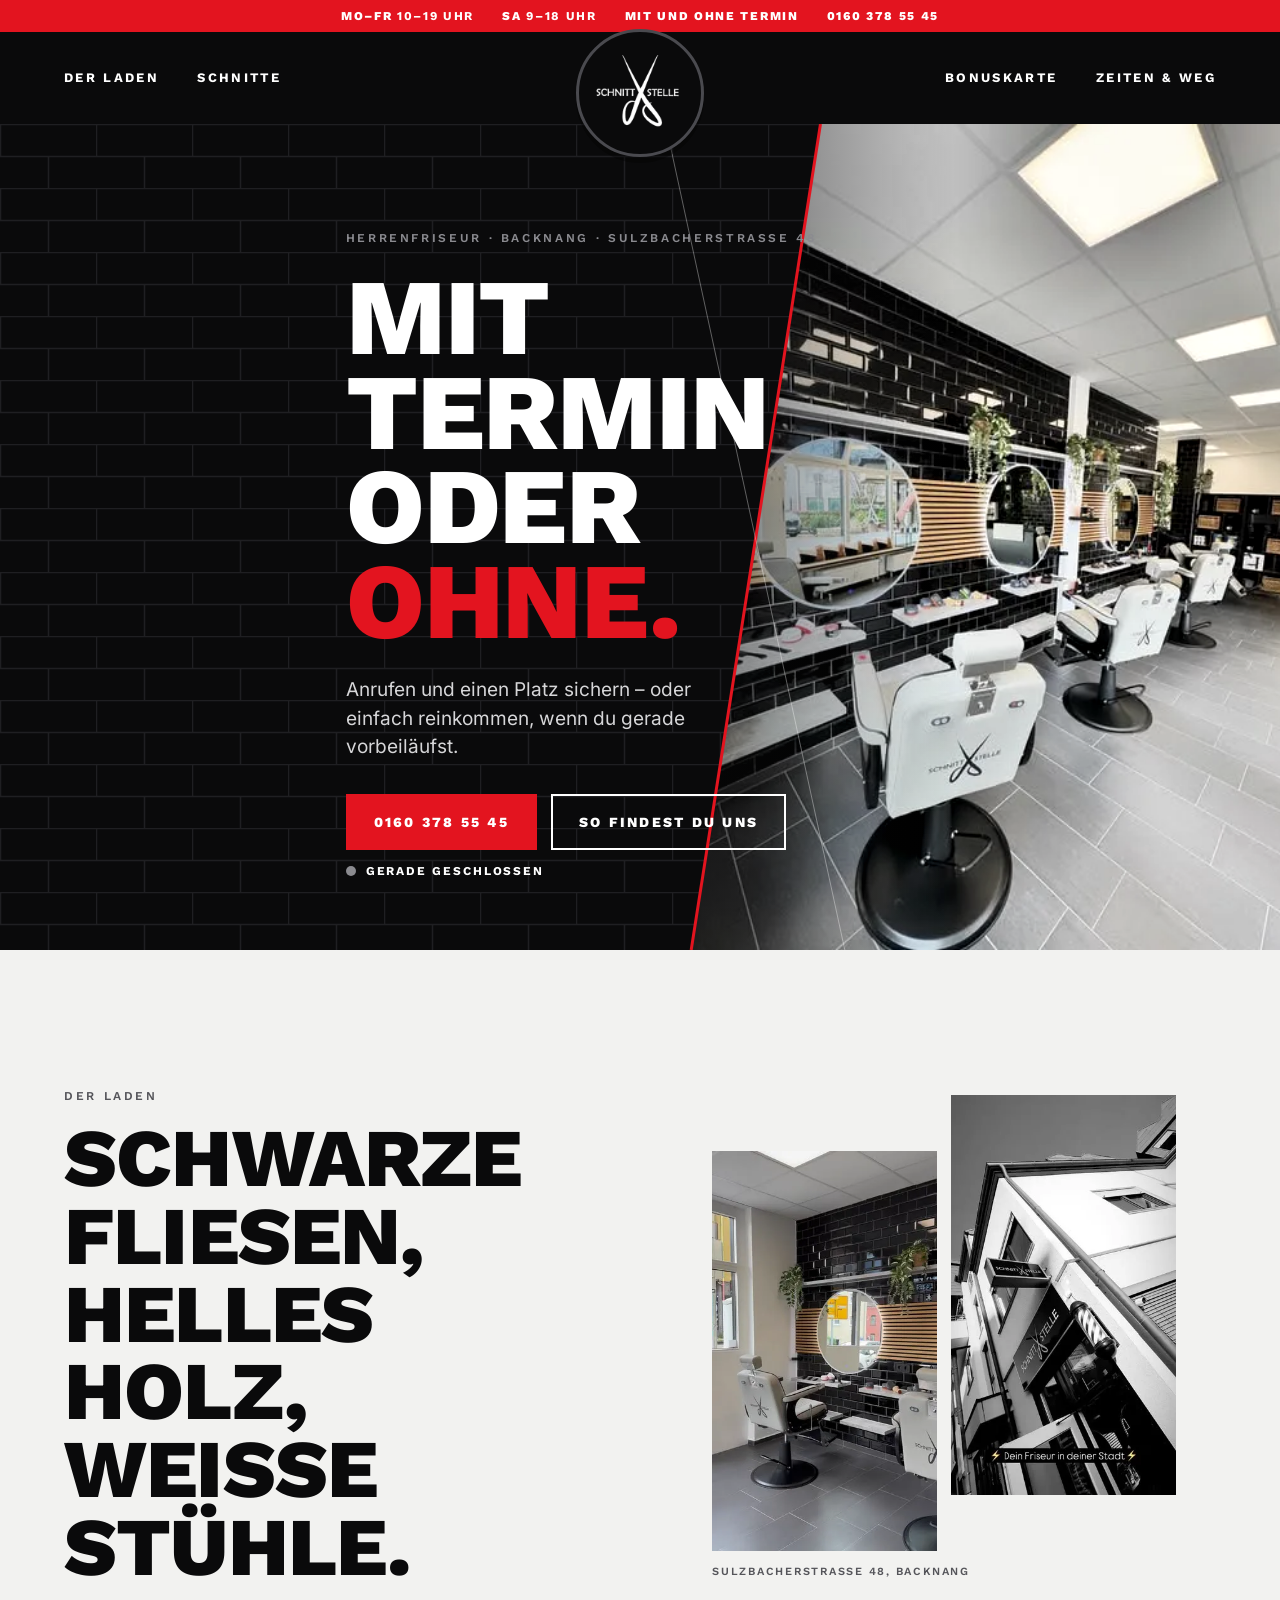
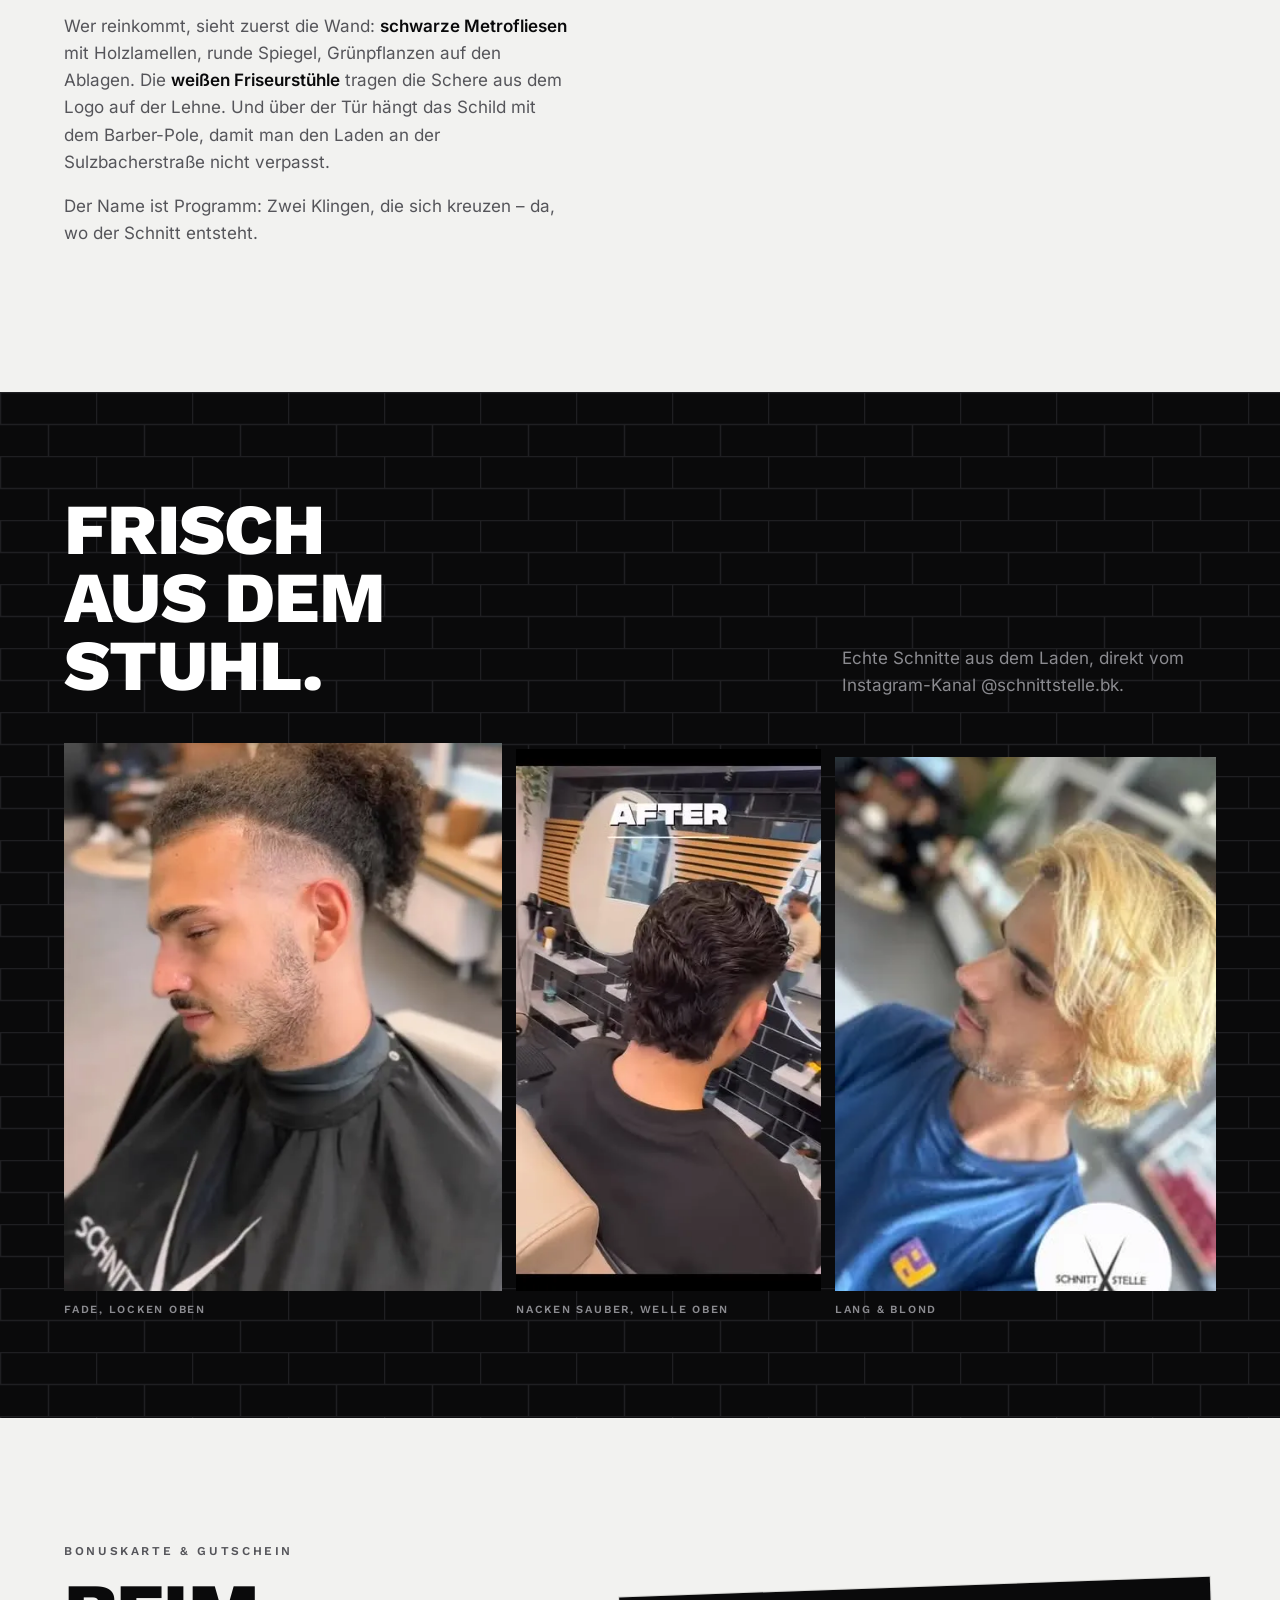
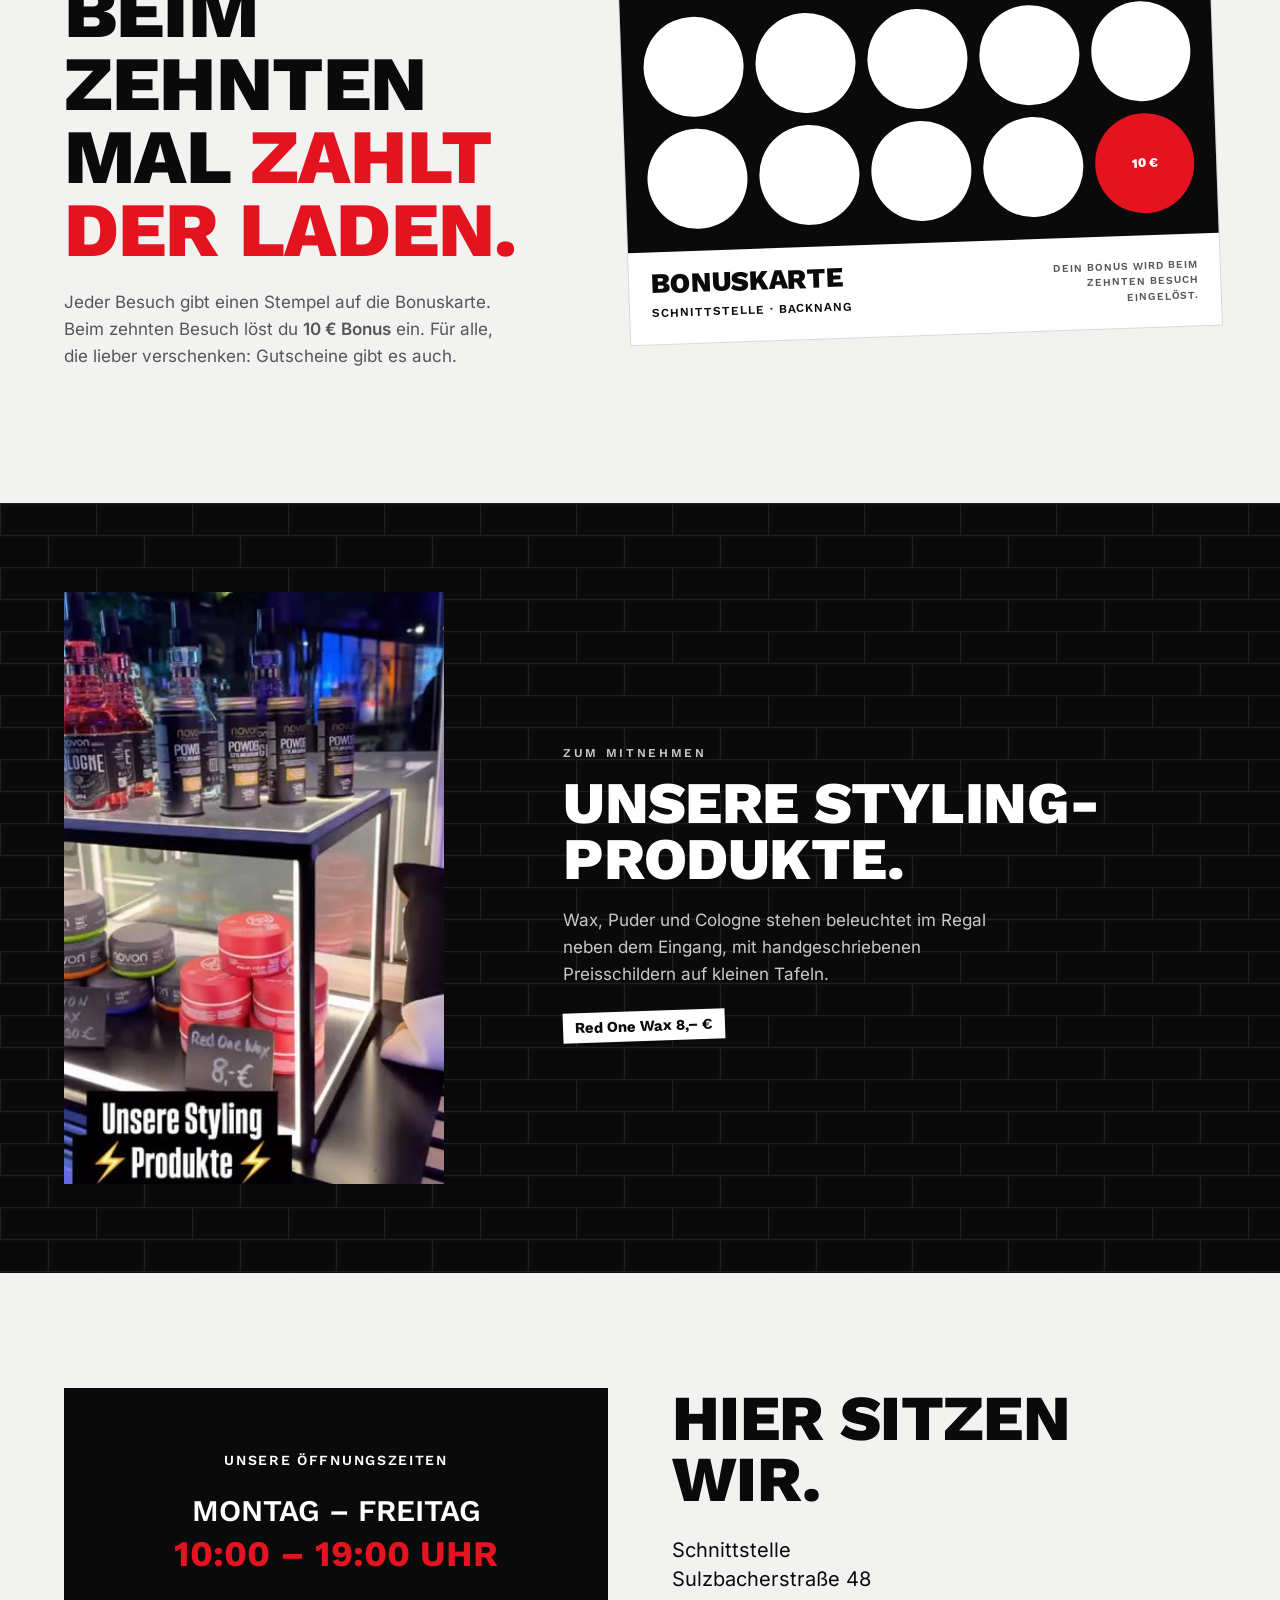
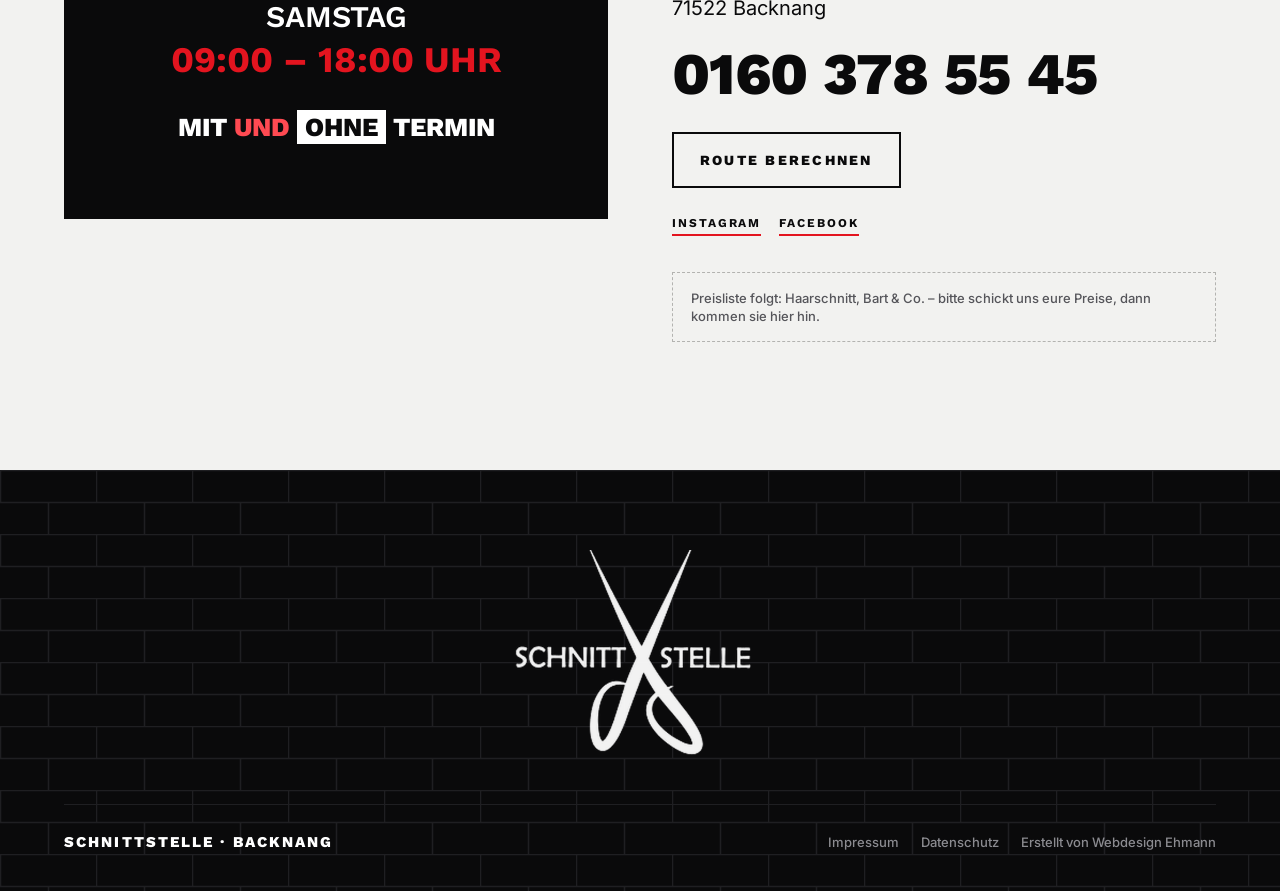
==== index.html @ 92da4c7e "Echtes Logo, statische Bonuskarte, Nach-oben-Button Co-Authored-By: Claude Sonnet 5.5 <noreply@anthr" ====
<!DOCTYPE html>
<html lang="de">
<head>
<meta charset="UTF-8">
<meta name="viewport" content="width=device-width, initial-scale=1.0">
<title>Herrenfriseur Backnang | Schnittstelle – Sulzbacherstraße 48</title>
<meta name="description" content="Herrenfriseur Schnittstelle in Backnang, Sulzbacherstraße 48. Mit und ohne Termin: Mo–Fr 10–19 Uhr, Sa 9–18 Uhr. Jetzt anrufen: 0160 378 55 45.">
<meta name="theme-color" content="#0a0a0b">
<link rel="icon" href="favicon.png" type="image/png" sizes="64x64">
<link rel="apple-touch-icon" href="apple-touch-icon.png">
<link rel="preload" href="assets/fonts/work-sans-variable.woff2" as="font" type="font/woff2" crossorigin>
<link rel="preload" href="assets/img/salon-weit.webp" as="image" fetchpriority="high">
<link rel="stylesheet" href="css/fonts.css">
<link rel="stylesheet" href="css/style.css">
</head>
<body>
<a class="skip" href="#main">Zum Inhalt springen</a>

<div class="ticker" role="note">
  <div class="wrap">
    <span><b>Mo–Fr</b> 10–19 Uhr</span>
    <span><b>Sa</b> 9–18 Uhr</span>
    <span class="opt"><b>Mit und ohne Termin</b></span>
    <a href="tel:+491603785545"><b>0160 378 55 45</b></a>
  </div>
</div>

<header class="site-header">
  <div class="wrap">
    <nav class="nav" aria-label="Hauptnavigation">
      <a href="#salon">Der Laden</a>
      <a href="#schnitte">Schnitte</a>
    </nav>
    <a class="badge" href="#top" aria-label="Schnittstelle Backnang – Seitenanfang"><img src="assets/img/logo-white.png" width="262" height="204" alt="Schnittstelle Logo"></a>
    <nav class="nav r" aria-label="Weitere Navigation">
      <a href="#bonus">Bonuskarte</a>
      <a href="#besuch">Zeiten &amp; Weg</a>
    </nav>
    <button class="burger" type="button" aria-expanded="false" aria-controls="mnav">Menü</button>
  </div>
  <nav class="mnav" id="mnav" aria-label="Mobile Navigation">
    <a href="#salon">Der Laden</a>
    <a href="#schnitte">Schnitte</a>
    <a href="#bonus">Bonuskarte</a>
    <a href="#besuch">Zeiten &amp; Weg</a>
  </nav>
</header>

<main id="main">
  <span id="top"></span>

  <!-- HERO -->
  <section class="hero tiles">
    <div class="photo">
      <img src="assets/img/salon-weit.webp" width="512" height="640" alt="Salon Schnittstelle: weiße Friseurstühle vor schwarzen Metrofliesen und runden Spiegeln" fetchpriority="high">
    </div>
    <svg class="blades" viewBox="0 0 100 100" preserveAspectRatio="none" aria-hidden="true">
      <line x1="64.1" y1="0" x2="54" y2="100" stroke="#e3141f" stroke-width="3" vector-effect="non-scaling-stroke"/>
      <line x1="52" y1="0" x2="66" y2="100" stroke="#fff" stroke-opacity=".35" stroke-width="1" vector-effect="non-scaling-stroke"/>
    </svg>
    <div class="wrap copy">
      <p class="kicker">Herrenfriseur · Backnang · Sulzbacherstraße 48</p>
      <h1>Mit Termin oder <span class="o">ohne.</span></h1>
      <p class="lede">Anrufen und einen Platz sichern – oder einfach reinkommen, wenn du gerade vorbeiläufst.</p>
      <div class="cta">
        <a class="btn fill" href="tel:+491603785545">0160 378 55 45</a>
        <a class="btn line" href="#besuch">So findest du uns</a>
        <span class="status" id="status" aria-live="polite"><i></i><span>Zeiten ansehen</span></span>
      </div>
    </div>
  </section>

  <!-- DER LADEN -->
  <section class="salon" id="salon">
    <div class="wrap grid">
      <div>
        <p class="kicker">Der Laden</p>
        <h2>Schwarze Fliesen, helles Holz, weiße Stühle.</h2>
        <p>Wer reinkommt, sieht zuerst die Wand: <strong>schwarze Metrofliesen</strong> mit Holzlamellen, runde Spiegel, Grünpflanzen auf den Ablagen. Die <strong>weißen Friseurstühle</strong> tragen die Schere aus dem Logo auf der Lehne. Und über der Tür hängt das Schild mit dem Barber-Pole, damit man den Laden an der Sulzbacherstraße nicht verpasst.</p>
        <p>Der Name ist Programm: Zwei Klingen, die sich kreuzen – da, wo der Schnitt entsteht.</p>
      </div>
      <figure class="collage">
        <img class="a" src="assets/img/salon-spiegel.webp" width="360" height="640" alt="Friseurstuhl und runder Spiegel vor schwarzer Fliesenwand mit Holzlamellen" loading="lazy">
        <img class="b" src="assets/img/aussen-schild.webp" width="360" height="640" alt="Schwarz-Weiß-Foto der Hausfassade mit Schnittstelle-Schild und Barber-Pole" loading="lazy">
        <figcaption>Sulzbacherstraße 48, Backnang</figcaption>
      </figure>
    </div>
  </section>

  <!-- SCHNITTE -->
  <section class="cuts tiles" id="schnitte">
    <div class="wrap">
      <div class="head">
        <h2>Frisch<br>aus dem<br>Stuhl.</h2>
        <p>Echte Schnitte aus dem Laden, direkt vom Instagram-Kanal @schnittstelle.bk.</p>
      </div>
      <div class="strip">
        <figure class="s1"><img src="assets/img/schnitt-fade.webp" width="512" height="640" alt="Herrenhaarschnitt mit Fade an den Seiten und Locken oben, Seitenansicht" loading="lazy"><figcaption>Fade, Locken oben</figcaption></figure>
        <figure class="s2"><img src="assets/img/schnitt-welle.webp" width="361" height="640" alt="Nacken- und Hinteransicht eines frischen Haarschnitts mit welligem Deckhaar im Salon" loading="lazy"><figcaption>Nacken sauber, Welle oben</figcaption></figure>
        <figure class="s3"><img src="assets/img/schnitt-blond.webp" width="320" height="568" alt="Mann mit langem, blond gefärbtem Haar im Salon, Seitenansicht" loading="lazy"><figcaption>Lang &amp; blond</figcaption></figure>
      </div>
    </div>
  </section>

  <!-- BONUSKARTE -->
  <section class="bonus" id="bonus">
    <div class="wrap grid">
      <div>
        <p class="kicker">Bonuskarte &amp; Gutschein</p>
        <h2>Beim zehnten Mal <span class="red">zahlt der Laden.</span></h2>
        <p>Jeder Besuch gibt einen Stempel auf die Bonuskarte. Beim zehnten Besuch löst du <strong>10&nbsp;€ Bonus</strong> ein. Für alle, die lieber verschenken: Gutscheine gibt es auch.</p>
              </div>
      <div class="card" role="group" aria-label="Bonuskarte mit zehn Stempelfeldern">
        <div class="band" aria-hidden="true"><span></span><span></span><span></span><span></span><span></span><span></span><span></span><span></span><span></span><span class="last">10 €</span></div>
        <div class="meta">
          <div><b>Bonuskarte</b>Schnittstelle · Backnang</div>
          <small>Dein Bonus wird beim zehnten Besuch eingelöst.</small>
        </div>
      </div>
    </div>
  </section>

  <!-- PRODUKTE -->
  <section class="shop tiles">
    <div class="wrap grid">
      <img src="assets/img/produkte.webp" width="360" height="640" alt="Regal mit Styling-Produkten: Pomade, Haarpuder und Wax-Dosen, beleuchtet" loading="lazy">
      <div>
        <p class="kicker">Zum Mitnehmen</p>
        <h2>Unsere Styling-Produkte.</h2>
        <p>Wax, Puder und Cologne stehen beleuchtet im Regal neben dem Eingang, mit handgeschriebenen Preisschildern auf kleinen Tafeln.</p>
        <span class="tag">Red One Wax 8,– €</span>
      </div>
    </div>
  </section>

  <!-- ZEITEN & WEG -->
  <section class="visit" id="besuch">
    <div class="wrap grid">
      <div class="sign">
        <p class="kicker">Unsere Öffnungszeiten</p>
        <dl>
          <dt>Montag – Freitag</dt><dd>10:00 – 19:00 Uhr</dd>
          <dt>Samstag</dt><dd>09:00 – 18:00 Uhr</dd>
        </dl>
        <p class="or">Mit <em>und</em> <span>ohne</span> Termin</p>
      </div>
      <div class="where">
        <h2>Hier sitzen wir.</h2>
        <address>Schnittstelle<br>Sulzbacherstraße 48<br>71522 Backnang</address>
        <a class="tel" href="tel:+491603785545">0160 378 55 45</a>
        <a class="btn dark" href="https://www.google.com/maps/search/?api=1&amp;query=Sulzbacherstra%C3%9Fe+48+71522+Backnang" target="_blank" rel="noopener">Route berechnen</a>
        <div class="links">
          <a href="https://www.instagram.com/schnittstelle.bk/" target="_blank" rel="noopener">Instagram</a>
          <a href="https://www.facebook.com/Schnittstelle.bk" target="_blank" rel="noopener">Facebook</a>
        </div>
        <p class="note light">Preisliste folgt: Haarschnitt, Bart &amp; Co. – bitte schickt uns eure Preise, dann kommen sie hier hin.</p>
      </div>
    </div>
  </section>
</main>

<footer class="foot tiles">
  <div class="wrap">
    <img class="foot-logo" src="assets/img/logo-white.png" width="262" height="204" alt="" loading="lazy">
    <div class="row">
      <b>Schnittstelle · Backnang</b>
      <nav aria-label="Rechtliches">
        <a href="impressum.html">Impressum</a>
        <a href="datenschutz.html">Datenschutz</a>
        <a href="https://www.webdesign-ehmann.de" target="_blank" rel="noopener">Erstellt von Webdesign Ehmann</a>
      </nav>
    </div>
  </div>
</footer>

<button class="totop" id="totop" type="button" aria-label="Nach oben"><svg viewBox="0 0 24 24" aria-hidden="true"><path d="M12 20V5M5 11.500 12 4.500l7 7" fill="none" stroke="currentColor" stroke-width="3" stroke-linecap="square"/></svg></button>

<a class="callbar" href="tel:+491603785545"><b>Anrufen</b> 0160 378 55 45</a>

<script src="js/main.js"></script>
</body>
</html>
---- css/fonts.css ----
/* Selbst gehostet (DSGVO) – keine Google-Fonts-CDN */
@font-face {
  font-family: 'Work Sans';
  font-style: normal;
  font-weight: 300 800;
  font-display: swap;
  src: url('../assets/fonts/work-sans-variable.woff2') format('woff2-variations');
}
@font-face {
  font-family: 'Inter';
  font-style: normal;
  font-weight: 400 600;
  font-display: swap;
  src: url('../assets/fonts/inter-v20-latin-400-600.woff2') format('woff2');
}
---- css/style.css ----
/* =========================================================
   Schnittstelle Backnang – Design-Vorschau
   Token-Begründung (aus dem Betrieb, nicht aus der Bibliothek):
   --ink    : das Schwarz der Metrofliesen im Salon + des Logos
   --paper  : Weiß der Friseurstühle/Visitenkarte (neutral, KEIN Creme)
   --red    : das Rot, das der Betrieb selbst nutzt ("OHNE", Bonus-Punkt, Zeiten-Story)
   Radius   : 0 – Fliesen, Schilder, Karten sind eckig. Einzige Rundung = Kreise
              (Logo-Badge, Stempelkreise der Bonuskarte).
   ========================================================= */
:root {
  --ink: #0a0a0b;
  --ink-2: #151517;
  --joint: #1f1f22;
  --paper: #f2f2f0;
  --white: #fff;
  --red: #e3141f;
  --mute: #8b8b90;
  --mute-dark: #55555a;
  --ff-d: 'Work Sans', system-ui, sans-serif;
  --ff-t: 'Inter', system-ui, sans-serif;
  --gutter: clamp(20px, 5vw, 72px);
  /* Fliesenfuge: Metrofliese im Halbverband – wie die Wand im Laden */
  --tiles: url("data:image/svg+xml,%3Csvg xmlns='http://www.w3.org/2000/svg' width='96' height='64'%3E%3Cpath d='M0 .5H96M0 32.5H96M.5 0V32M48.5 32V64' stroke='%231f1f22' stroke-width='1.5' fill='none'/%3E%3C/svg%3E");
}
*, *::before, *::after { box-sizing: border-box; }
html { scroll-behavior: smooth; }
body {
  margin: 0; background: var(--paper); color: var(--ink);
  font: 400 17px/1.6 var(--ff-t); -webkit-font-smoothing: antialiased;
}
img { display: block; max-width: 100%; height: auto; }
a { color: inherit; }
h1, h2, h3 { font-family: var(--ff-d); margin: 0; text-transform: uppercase; letter-spacing: -.01em; line-height: .95; font-weight: 800; }
.wrap { padding-inline: var(--gutter); max-width: 1400px; margin-inline: auto; }
.kicker { font: 600 12px/1 var(--ff-d); letter-spacing: .22em; text-transform: uppercase; }
.red { color: var(--red); }
.tiles { background-color: var(--ink); background-image: var(--tiles); color: var(--white); }

/* ---------- Ticker (Öffnungszeiten immer sichtbar, wie auf dem Schild) ---------- */
.ticker { background: var(--red); color: #fff; font: 700 12px/1 var(--ff-d); letter-spacing: .14em; text-transform: uppercase; }
.ticker .wrap { display: flex; gap: 28px; justify-content: center; padding-block: 10px; flex-wrap: wrap; }
.ticker b { font-weight: 800; }
.ticker a { text-decoration: none; }
@media (max-width: 700px) { .ticker .wrap { gap: 6px 18px; font-size: 11px; } .ticker .opt { display: none; } }

/* ---------- Header: Logo mittig, Nav links/rechts – Schild hängt wie am Haus ---------- */
.site-header { background: var(--ink); color: var(--white); position: relative; z-index: 20; }
.site-header .wrap { display: grid; grid-template-columns: 1fr auto 1fr; align-items: center; min-height: 92px; }
.nav { display: flex; gap: clamp(18px, 3vw, 44px); }
.nav.r { justify-content: flex-end; }
.nav a { font: 700 13px/1 var(--ff-d); letter-spacing: .18em; text-transform: uppercase; text-decoration: none; padding: 10px 0; border-bottom: 2px solid transparent; }
.nav a:hover, .nav a[aria-current] { border-bottom-color: var(--red); }
.badge { display: grid; place-items: center; width: 128px; height: 128px; margin-block: -6px -36px; position: relative; z-index: 2; border-radius: 50%; background: var(--ink); border: 3px solid #4a4a4f; box-shadow: 0 6px 0 rgba(0,0,0,.35); }
.badge img { width: 80%; height: auto; }
.burger { display: none; }
@media (max-width: 960px) {
  .site-header .wrap { grid-template-columns: 1fr auto 1fr; }
  .nav { display: none; }
  .burger { display: inline-flex; justify-self: end; grid-column: 3; background: none; border: 1.5px solid #fff; color: #fff; font: 700 12px var(--ff-d); letter-spacing: .16em; text-transform: uppercase; padding: 10px 14px; cursor: pointer; }
  .badge { grid-column: 2; width: 104px; height: 104px; margin-bottom: -28px; }
  .mnav { display: none; background: var(--ink); border-top: 1px solid var(--joint); }
  .mnav.open { display: block; }
  .mnav a { display: block; padding: 18px var(--gutter); font: 800 22px var(--ff-d); text-transform: uppercase; text-decoration: none; border-bottom: 1px solid var(--joint); }
}
@media (min-width: 961px) { .mnav { display: none !important; } }

/* ---------- Hero: diagonaler Schnitt = die gekreuzten Klingen ---------- */
.hero { position: relative; overflow: hidden; min-height: min(86vh, 780px); display: grid; align-items: end; isolation: isolate; }
.hero .copy > * { max-width: min(46vw, 640px); }
.hero .photo { position: absolute; inset: 0 0 0 auto; width: 46%; z-index: -1; clip-path: polygon(22% 0, 100% 0, 100% 100%, 0 100%); }
.hero .photo img { width: 100%; height: 100%; object-fit: cover; object-position: 50% 40%; filter: grayscale(.25) contrast(1.05); }
.hero .photo::after { content: ''; position: absolute; inset: 0; background: linear-gradient(90deg, rgba(10,10,11,.55), transparent 45%); }
.hero .blades { position: absolute; inset: 0; width: 100%; height: 100%; z-index: 0; pointer-events: none; }
.hero .copy { position: relative; z-index: 1; padding-block: 96px 72px; }
.hero h1 { font-size: clamp(56px, 8.4vw, 136px); max-width: 9ch; line-height: .88; }
.hero h1 .o { color: var(--red); }
.hero .lede { max-width: 30ch; font-size: 19px; line-height: 1.5; margin: 28px 0 32px; color: #d6d6d8; }
.hero .kicker { margin-bottom: 26px; color: var(--mute); }
.cta { display: flex; flex-wrap: wrap; gap: 14px; align-items: center; }
.btn { display: inline-block; font: 800 14px/1 var(--ff-d); letter-spacing: .16em; text-transform: uppercase; text-decoration: none; padding: 19px 26px; border: 2px solid var(--white); }
.btn.fill { background: var(--red); border-color: var(--red); color: #fff; }
.btn.fill:hover { background: #fff; color: var(--ink); border-color: #fff; }
.btn.line:hover { background: #fff; color: var(--ink); }
.btn.dark { border-color: var(--ink); color: var(--ink); }
.btn.dark:hover { background: var(--ink); color: #fff; }
.status { display: inline-flex; align-items: center; gap: 10px; font: 700 12px var(--ff-d); letter-spacing: .16em; text-transform: uppercase; }
.status i { width: 10px; height: 10px; border-radius: 50%; background: var(--mute); }
.status.on i { background: #2ec27e; box-shadow: 0 0 0 4px rgba(46,194,126,.25); }
@media (max-width: 800px) {
  .hero { min-height: 0; }
  .hero .photo { position: relative; width: 100%; height: 300px; inset: auto; clip-path: polygon(0 0, 100% 0, 100% 100%, 0 82%); order: -1; z-index: 0; }
  .hero .photo::after { background: linear-gradient(0deg, rgba(10,10,11,.5), transparent 50%); }
  .hero { display: flex; flex-direction: column; }
  .hero .blades { display: none; }
  .hero .copy { padding-block: 24px 56px; }
  .hero .copy > * { max-width: none; }
  .hero .lede { max-width: 30ch; }
  .hero h1 { font-size: clamp(54px, 17vw, 96px); }
}

/* ---------- Salon ---------- */
.salon { padding-block: clamp(72px, 10vw, 140px); }
.salon .grid { display: grid; grid-template-columns: 1fr 1fr; gap: clamp(28px, 5vw, 80px); align-items: start; }
.salon h2 { font-size: clamp(40px, 6.4vw, 96px); margin: 18px 0 26px; }
.salon p { max-width: 46ch; color: var(--mute-dark); }
.salon p strong { color: var(--ink); font-weight: 600; }
.collage { position: relative; display: grid; grid-template-columns: 1fr 1fr; gap: 14px; }
.collage img { width: 100%; object-fit: cover; }
.collage .a { aspect-ratio: 9/16; margin-top: 56px; }
.collage .b { aspect-ratio: 9/16; }
.collage figcaption { grid-column: 1 / -1; font: 600 11px var(--ff-d); letter-spacing: .16em; text-transform: uppercase; color: var(--mute-dark); }
@media (max-width: 860px) { .salon .grid { grid-template-columns: 1fr; } .collage .a { margin-top: 28px; } }

/* ---------- Schnitte (Arbeiten) – ungleiche Ausschnitte, kein Karten-Grid ---------- */
.cuts { padding-block: clamp(64px, 8vw, 112px); overflow: hidden; }
.cuts .head { display: flex; justify-content: space-between; align-items: end; gap: 24px; flex-wrap: wrap; margin-bottom: 44px; }
.cuts h2 { font-size: clamp(38px, 5.6vw, 84px); }
.cuts .head p { max-width: 34ch; color: var(--mute); margin: 0; }
.strip { display: grid; grid-template-columns: 1.15fr .8fr 1fr; gap: 14px; align-items: end; }
.strip figure { margin: 0; }
.strip img { width: 100%; object-fit: cover; }
.strip .s1 img { aspect-ratio: 4/5; object-position: 50% 30%; }
.strip .s2 img { aspect-ratio: 9/16; object-position: 50% 20%; }
.strip .s3 img { aspect-ratio: 5/7; object-position: 55% 20%; margin-bottom: 0; }
.strip figcaption { font: 600 11px var(--ff-d); letter-spacing: .16em; text-transform: uppercase; color: var(--mute); padding-top: 12px; }
.note { font: 500 13px/1.4 var(--ff-t); color: var(--mute); border: 1.5px dashed #4a4a4f; padding: 16px 18px; margin-top: 36px; max-width: 70ch; }
.note.light { color: var(--mute-dark); border-color: #b3b3b0; }
@media (max-width: 760px) { .strip { grid-template-columns: 1fr 1fr; } .strip .s1 { grid-column: 1 / -1; } }

/* ---------- Bonuskarte (aus der echten Visitenkarte) ---------- */
.bonus { padding-block: clamp(72px, 9vw, 130px); }
.bonus .grid { display: grid; grid-template-columns: .9fr 1.1fr; gap: clamp(28px, 6vw, 96px); align-items: center; }
.bonus h2 { font-size: clamp(40px, 6vw, 88px); margin: 18px 0 22px; }
.bonus p { max-width: 40ch; color: var(--mute-dark); }
.card { background: var(--white); box-shadow: 0 0 0 1px #d9d9d6; transform: rotate(-2deg); }
.card .band { background: var(--ink); padding: 22px; display: grid; grid-template-columns: repeat(5, 1fr); gap: 12px 12px; }
.card .band span { aspect-ratio: 1; border-radius: 50%; background: var(--white); display: grid; place-items: center; font: 800 13px var(--ff-d); color: var(--ink); }
.card .band .last { background: var(--red); color: #fff; }
.card .meta { display: flex; justify-content: space-between; align-items: end; gap: 16px; padding: 18px 22px 22px; font: 600 12px/1.5 var(--ff-d); letter-spacing: .08em; text-transform: uppercase; }
.card .meta b { font-size: 28px; letter-spacing: -.01em; display: block; font-weight: 800; line-height: 1; margin-bottom: 6px; }
.card .meta small { font-size: 10.5px; color: var(--mute-dark); max-width: 26ch; text-align: right; }
.bonus .hint { font: 600 11px var(--ff-d); letter-spacing: .16em; text-transform: uppercase; color: var(--mute-dark); margin-top: 22px; }
@media (max-width: 860px) { .bonus .grid { grid-template-columns: 1fr; } }

/* ---------- Produkte ---------- */
.shop { padding-block: clamp(56px, 7vw, 96px); }
.shop .grid { display: grid; grid-template-columns: .8fr 1.2fr; gap: clamp(24px, 5vw, 80px); align-items: center; }
.shop img { aspect-ratio: 9/14; object-fit: cover; width: 100%; max-width: 380px; }
.shop h2 { font-size: clamp(34px, 4.6vw, 68px); margin: 16px 0 20px; }
.shop p { max-width: 42ch; color: #c9c9cc; }
.tag { display: inline-block; background: #fff; color: var(--ink); font: 700 15px var(--ff-d); padding: 6px 12px; transform: rotate(-2deg); margin-top: 6px; }
@media (max-width: 760px) { .shop .grid { grid-template-columns: 1fr; } }

/* ---------- Zeiten & Kontakt: das schwarze Schild ---------- */
.visit { padding-block: clamp(72px, 9vw, 130px); }
.visit .grid { display: grid; grid-template-columns: 1fr 1fr; gap: clamp(24px, 5vw, 72px); align-items: start; }
.sign { background: var(--ink); color: #fff; padding: clamp(28px, 4vw, 56px); text-align: center; position: relative; }
.sign .kicker { color: #fff; font-size: 14px; letter-spacing: .12em; }
.sign dl { margin: 26px 0 0; }
.sign dt { font: 600 clamp(20px, 2.6vw, 30px)/1.2 var(--ff-d); text-transform: uppercase; margin-top: 22px; }
.sign dd { margin: 4px 0 0; font: 700 clamp(22px, 3vw, 36px)/1.2 var(--ff-d); text-transform: uppercase; color: var(--red); }
.sign .or { margin-top: 30px; font: 800 clamp(18px, 2.2vw, 26px) var(--ff-d); text-transform: uppercase; }
.sign .or span { background: #fff; color: var(--ink); padding: 2px 8px; }
.sign .or em { font-style: normal; color: #ff4a52; }
.where h2 { font-size: clamp(36px, 5vw, 72px); margin-bottom: 26px; }
.where address { font-style: normal; font-size: 20px; line-height: 1.45; margin-bottom: 22px; }
.where .tel { display: block; font: 800 clamp(34px, 4.6vw, 60px)/1 var(--ff-d); letter-spacing: -.01em; text-decoration: none; margin: 10px 0 28px; }
.where .tel:hover { color: var(--red); }
.where .links { display: flex; gap: 18px; flex-wrap: wrap; margin-top: 28px; font: 700 12px var(--ff-d); letter-spacing: .16em; text-transform: uppercase; }
.where .links a { text-decoration: none; border-bottom: 2px solid var(--red); padding-bottom: 4px; }
@media (max-width: 860px) { .visit .grid { grid-template-columns: 1fr; } }

/* ---------- Footer ---------- */
.foot { padding-block: 24px 40px; font: 500 13px var(--ff-t); color: var(--mute); }

.foot b { color: #fff; font: 800 15px var(--ff-d); letter-spacing: .14em; text-transform: uppercase; }
.foot nav { display: flex; gap: 22px; flex-wrap: wrap; }
.foot a { text-decoration: none; }
.foot a:hover { color: #fff; }

@media (prefers-reduced-motion: reduce) { html { scroll-behavior: auto; } .card button::after { transition: none; } }
:focus-visible { outline: 3px solid var(--red); outline-offset: 3px; }

/* ---------- Skip-Link, Anruf-Leiste (Mobile), Footer-Wortmarke ---------- */
.skip { position: absolute; left: -9999px; top: 0; background: #fff; color: var(--ink); padding: 12px 16px; z-index: 100; font: 700 14px var(--ff-d); }
.skip:focus { left: 8px; top: 8px; }
.callbar { display: none; }
.foot-logo { display: block; width: clamp(180px, 22vw, 280px); height: auto; margin: 56px auto 36px; opacity: .95; }
.foot .row { display: flex; justify-content: space-between; gap: 18px 36px; flex-wrap: wrap; align-items: center; border-top: 1px solid var(--joint); padding-top: 28px; }
.foot .wrap { display: block; }
@media (max-width: 800px) {
  .callbar { display: flex; justify-content: center; gap: 10px; position: fixed; left: 0; right: 0; bottom: 0; z-index: 30; background: var(--red); color: #fff; text-decoration: none; font: 700 15px var(--ff-d); letter-spacing: .06em; text-transform: uppercase; padding: 16px 12px calc(16px + env(safe-area-inset-bottom)); }
  .callbar b { font-weight: 800; }
  body { padding-bottom: 56px; }
}
/* Legal-Seiten */
.legal { padding-block: 72px 96px; max-width: 760px; }
.legal h1 { font-size: clamp(36px, 6vw, 64px); margin-bottom: 28px; }
.legal h2 { font-size: 20px; margin: 36px 0 10px; letter-spacing: 0; line-height: 1.2; }
.legal p, .legal li { color: var(--mute-dark); }
.legal a { text-decoration: underline; text-underline-offset: 3px; }
.legal .todo { background: #fff3cd; color: #5c4a00; padding: 1px 6px; }

/* ---------- Nach-oben-Button: erscheint erst nach dem Scrollen ---------- */
.totop { position: fixed; right: 18px; bottom: 22px; z-index: 40; width: 52px; height: 52px; display: grid; place-items: center; background: var(--red); color: #fff; border: 2px solid #fff; border-radius: 0; cursor: pointer; opacity: 0; visibility: hidden; transform: translateY(12px); transition: opacity .2s, transform .2s, visibility .2s; }
.totop svg { width: 24px; height: 24px; }
.totop.show { opacity: 1; visibility: visible; transform: none; }
.totop:hover { background: #fff; color: var(--red); border-color: var(--red); }
@media (max-width: 800px) { .totop { bottom: calc(72px + env(safe-area-inset-bottom)); right: 14px; width: 48px; height: 48px; } }
@media (prefers-reduced-motion: reduce) { .totop { transition: none; } }
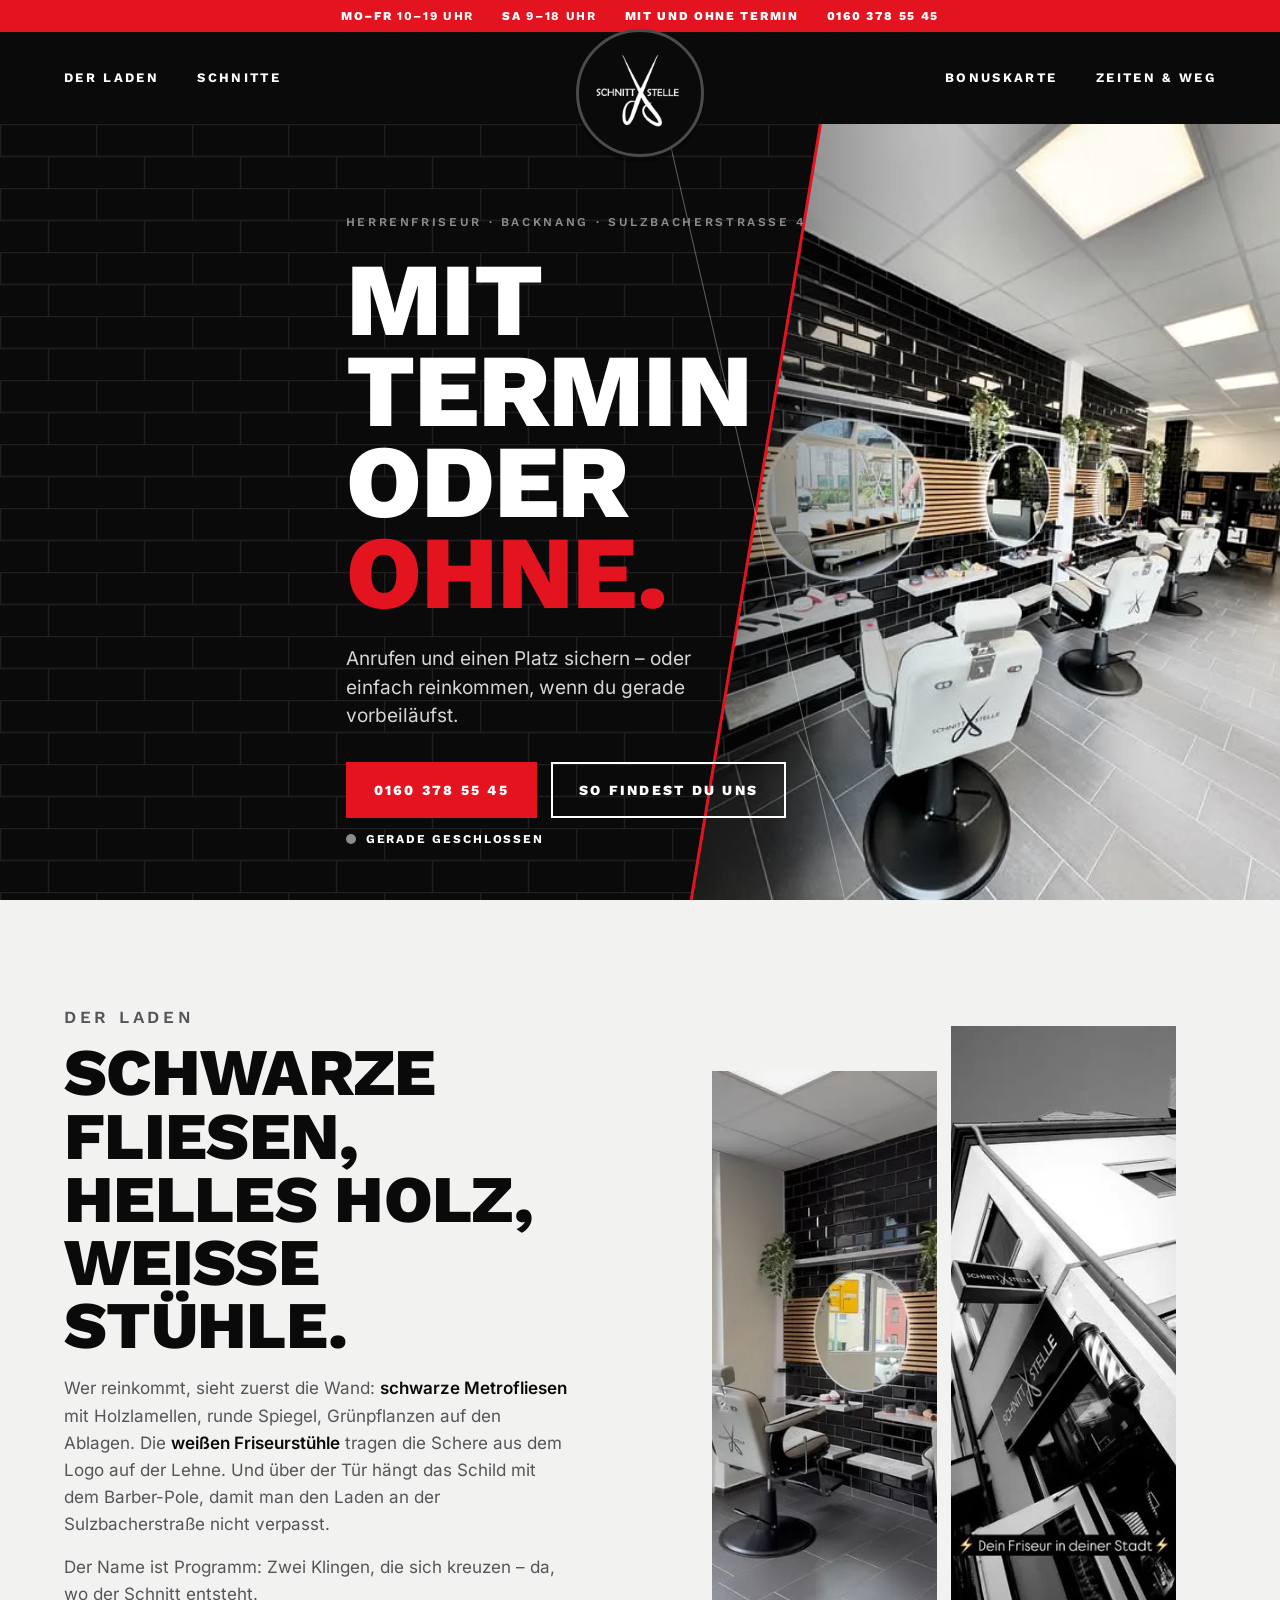
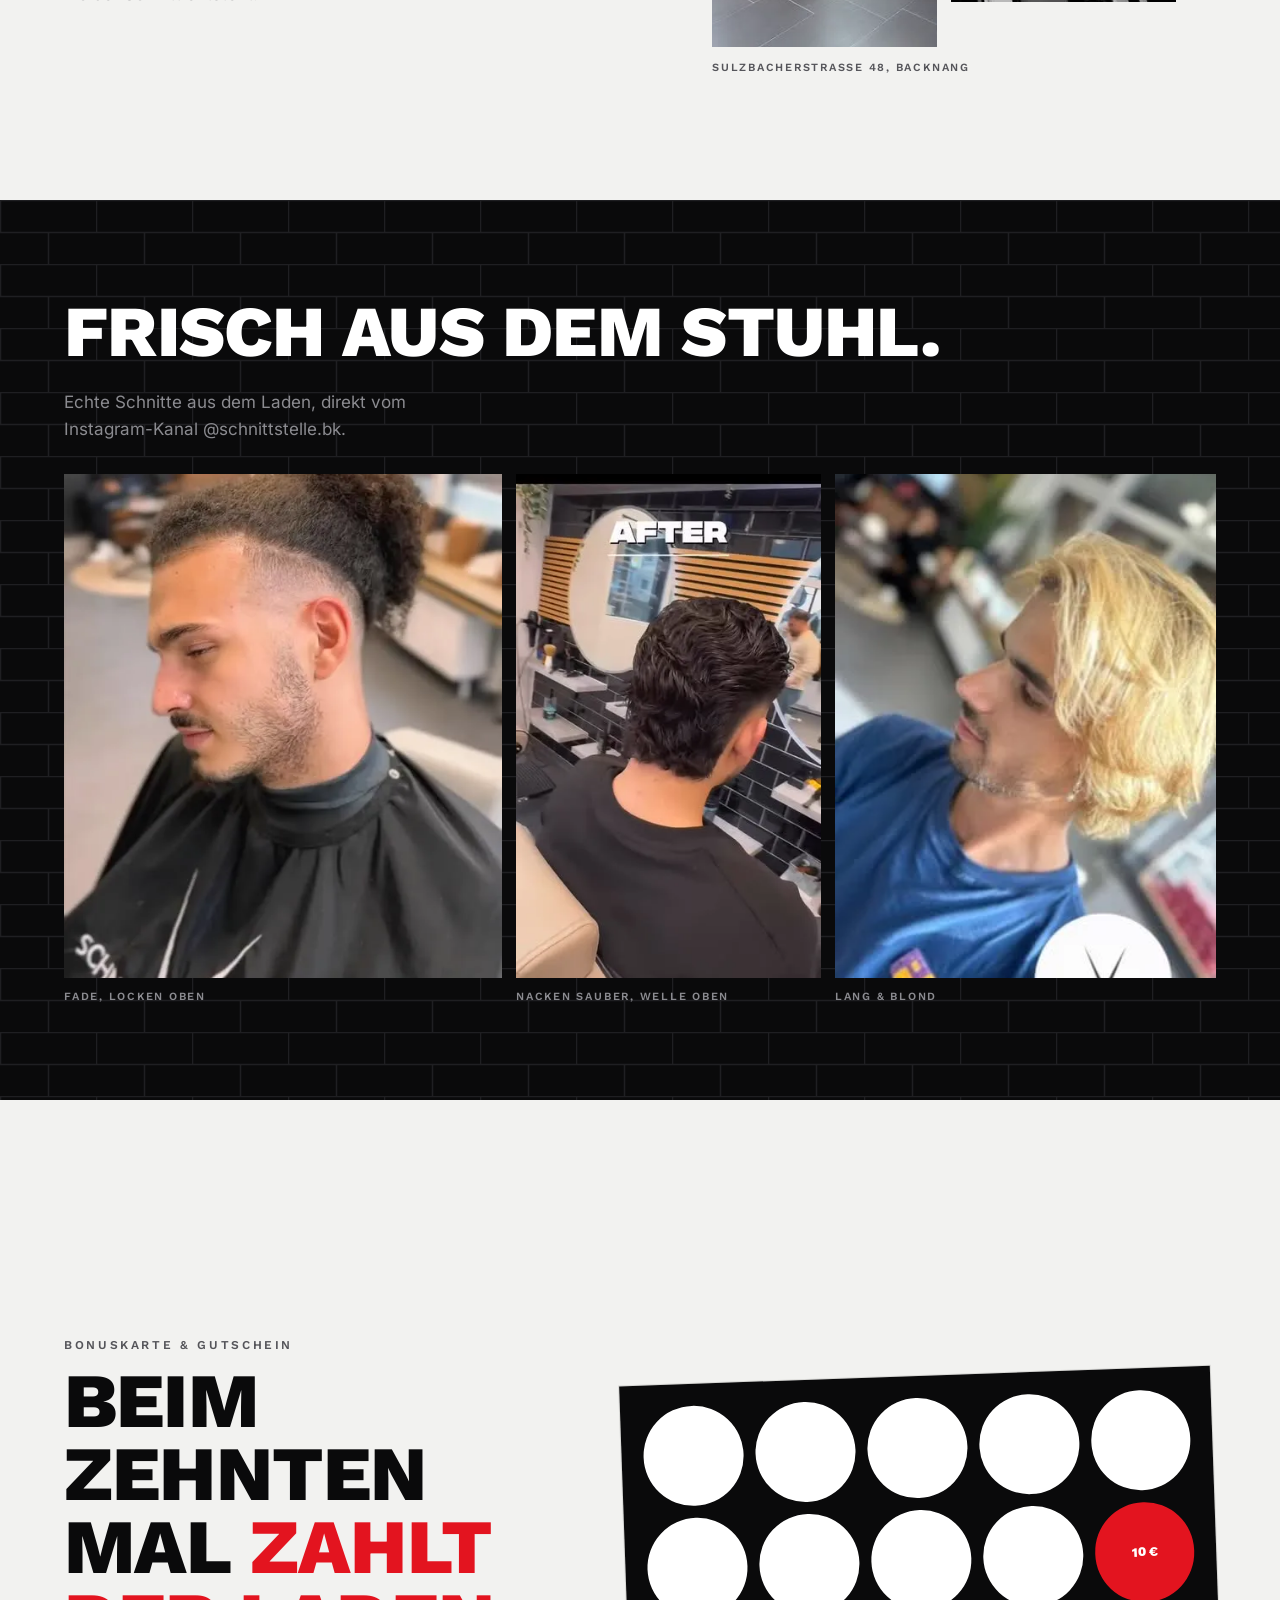
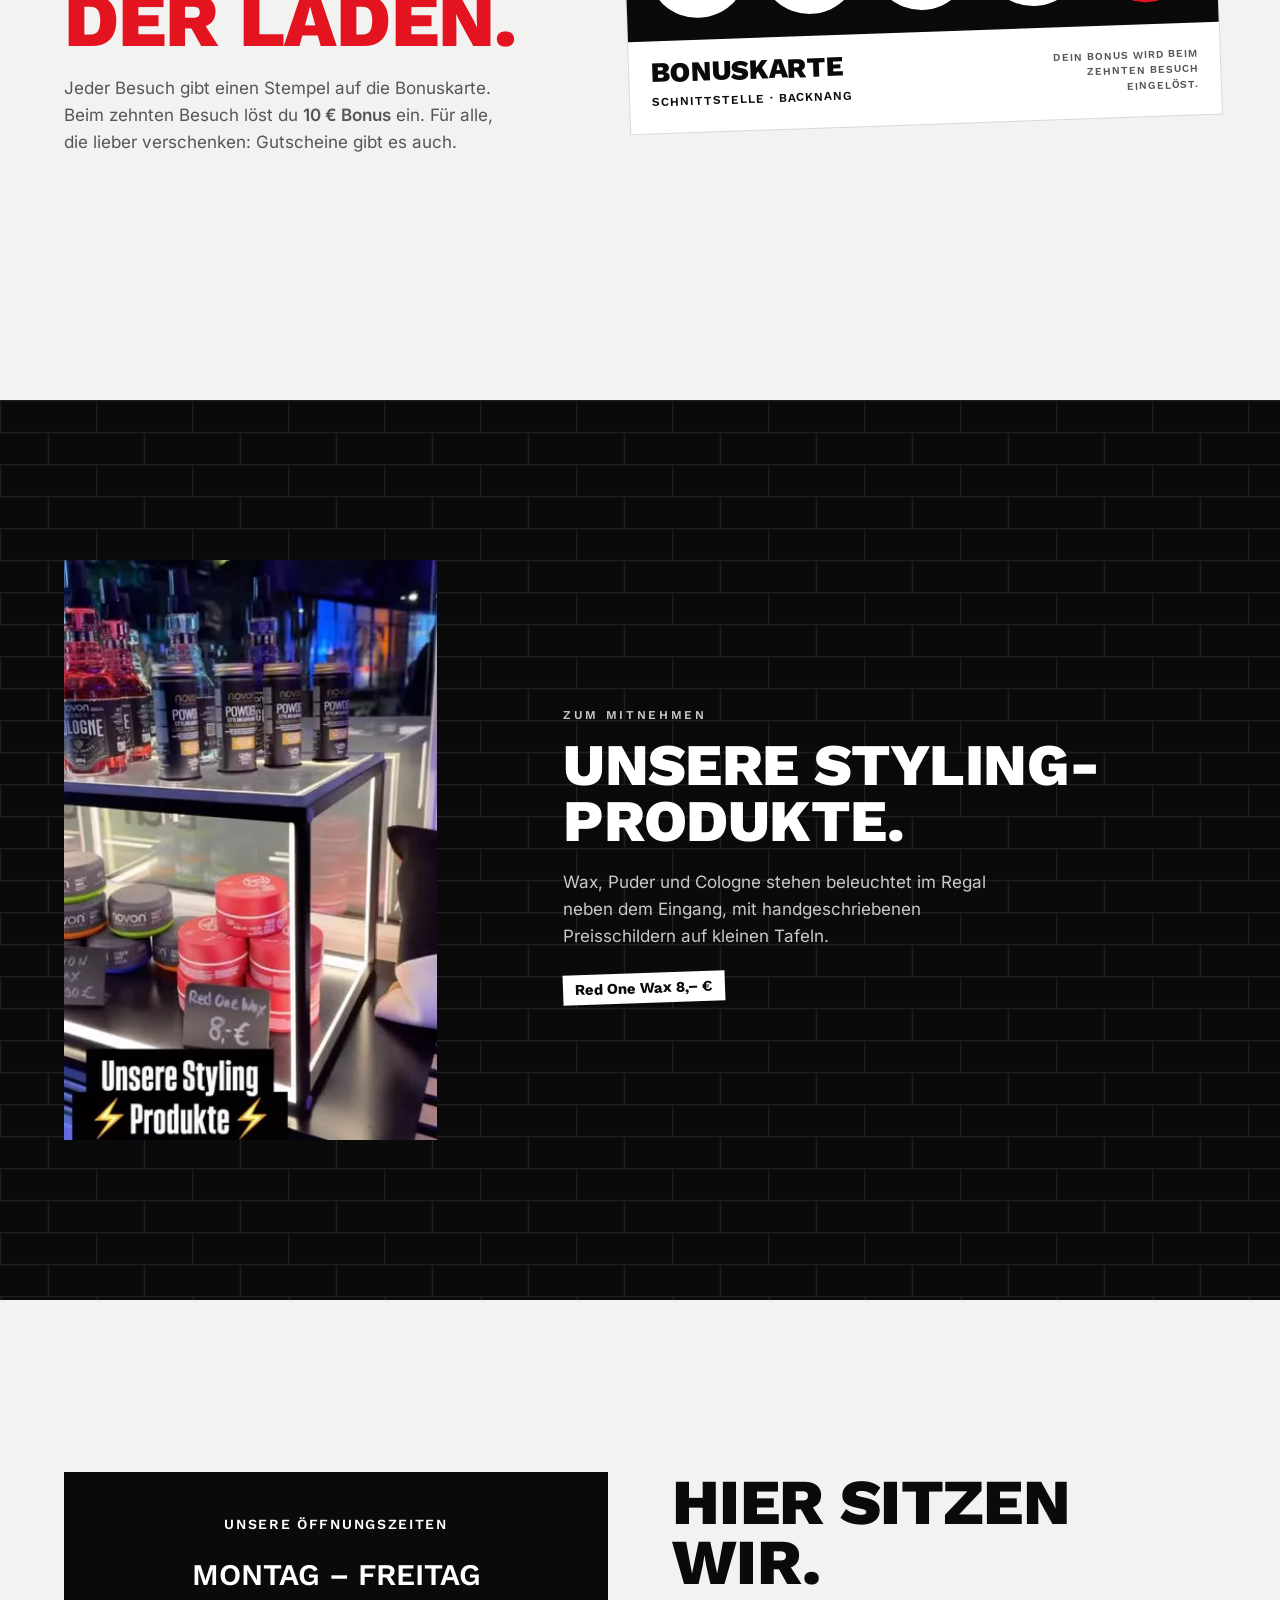
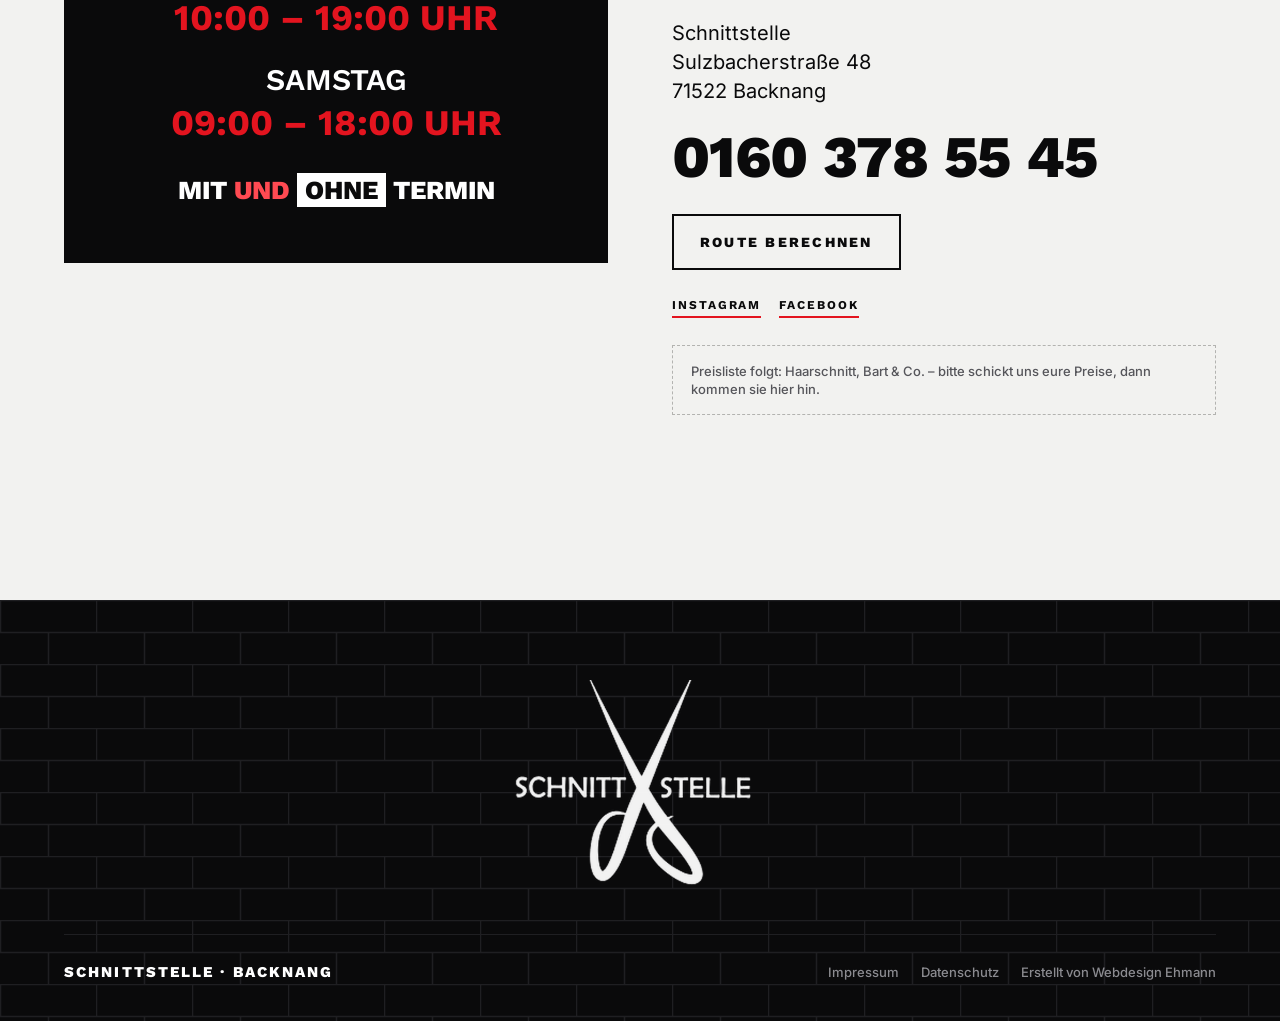
==== commit 786e0a79: "Jeder Abschnitt fuellt genau einen Bildschirm (svh), Scroll-Snap, Ueberschrift-Fix Co-Authored-By: C" ====
--- a/index.html
+++ b/index.html
@@ -10,7 +10,22 @@
 <link rel="apple-touch-icon" href="apple-touch-icon.png">
 <link rel="preload" href="assets/fonts/work-sans-variable.woff2" as="font" type="font/woff2" crossorigin>
 <link rel="preload" href="assets/img/salon-weit.webp" as="image" fetchpriority="high">
-<link rel="stylesheet" href="css/fonts.css">
+<style>
+@font-face {
+  font-family: 'Work Sans';
+  font-style: normal;
+  font-weight: 300 800;
+  font-display: swap;
+  src: url('assets/fonts/work-sans-variable.woff2') format('woff2-variations');
+}
+@font-face {
+  font-family: 'Inter';
+  font-style: normal;
+  font-weight: 400 600;
+  font-display: swap;
+  src: url('assets/fonts/inter-v20-latin-400-600.woff2') format('woff2');
+}
+</style>
 <link rel="stylesheet" href="css/style.css">
 </head>
 <body>
@@ -91,7 +106,7 @@
   <section class="cuts tiles" id="schnitte">
     <div class="wrap">
       <div class="head">
-        <h2>Frisch<br>aus dem<br>Stuhl.</h2>
+        <h2>Frisch aus dem Stuhl.</h2>
         <p>Echte Schnitte aus dem Laden, direkt vom Instagram-Kanal @schnittstelle.bk.</p>
       </div>
       <div class="strip">
--- a/css/style.css
+++ b/css/style.css
@@ -208,3 +208,81 @@
 .totop:hover { background: #fff; color: var(--red); border-color: var(--red); }
 @media (max-width: 800px) { .totop { bottom: calc(72px + env(safe-area-inset-bottom)); right: 14px; width: 48px; height: 48px; } }
 @media (prefers-reduced-motion: reduce) { .totop { transition: none; } }
+
+/* =========================================================
+   Jeder Abschnitt = ein Bildschirm.
+   Inhalt wird vertikal zentriert, Bilder/Schriften orientieren
+   sich an der Bildschirmhöhe (svh), damit nichts überläuft.
+   scroll-snap: "proximity" – rastet ein, sperrt aber nie,
+   falls ein Abschnitt auf kleinen Geräten höher ist.
+   ========================================================= */
+:root { --head: 124px; }
+@media (max-width: 700px) { :root { --head: 140px; } }
+html { scroll-snap-type: y proximity; }
+.hero { min-height: calc(100vh - var(--head)); min-height: calc(100svh - var(--head)); }
+.salon, .cuts, .bonus, .shop, .visit {
+  min-height: 100vh; min-height: 100svh;
+  display: flex; flex-direction: column; justify-content: center;
+  padding-block: clamp(28px, 5svh, 72px);
+  scroll-snap-align: start;
+}
+.salon > .wrap, .cuts > .wrap, .bonus > .wrap, .shop > .wrap, .visit > .wrap { width: 100%; }
+
+.salon h2 { font-size: clamp(34px, min(5.2vw, 8.4svh), 84px); margin: 14px 0 18px; }
+.salon p { font-size: clamp(15px, 2.2svh, 17px); margin-block: 0 .9em; }
+.collage img { aspect-ratio: auto; height: min(64svh, 600px); }
+.collage .a { margin-top: clamp(20px, 5svh, 56px); }
+
+.cuts .head { margin-bottom: clamp(16px, 3.5svh, 36px); }
+.cuts h2 { font-size: clamp(34px, min(5.6vw, 8.5svh), 84px); }
+.strip img { aspect-ratio: auto !important; height: min(56svh, 540px); }
+
+.bonus h2 { font-size: clamp(34px, min(6vw, 10svh), 88px); margin: 14px 0 18px; }
+.shop h2 { font-size: clamp(32px, min(4.6vw, 8svh), 68px); }
+.shop img { aspect-ratio: 9/14; height: min(68svh, 580px); width: auto; max-width: 100%; }
+
+.sign { padding: clamp(20px, 3.5svh, 56px) clamp(20px, 3vw, 40px); }
+.sign dt { margin-top: clamp(12px, 2.4svh, 22px); }
+.where h2 { font-size: clamp(34px, min(5vw, 8svh), 72px); margin-bottom: clamp(14px, 3svh, 26px); }
+.where .tel { font-size: clamp(32px, min(4.6vw, 7.5svh), 60px); margin-block: 8px clamp(14px, 3svh, 28px); }
+.where .note { margin-top: clamp(16px, 3svh, 32px); }
+
+@media (max-width: 860px) {
+  .collage img { height: min(26svh, 240px); }
+  .collage .a { margin-top: 20px; }
+  .strip img { height: min(24svh, 220px); }
+  .salon h2 { font-size: clamp(30px, 8.4vw, 44px); }
+  .shop img { height: min(36svh, 320px); }
+  .where address { font-size: 17px; margin-bottom: 8px; }
+  .where .links { margin-top: 18px; }
+}
+
+/* Hero ebenfalls auf Bildschirmhöhe abgestimmt */
+.hero .copy { padding-block: clamp(24px, 7svh, 96px) clamp(28px, 6svh, 72px); }
+.hero h1 { font-size: clamp(48px, min(8.4vw, 11.5svh), 136px); }
+.hero .lede { font-size: clamp(16px, 2.4svh, 19px); margin-block: clamp(14px, 3svh, 28px) clamp(18px, 3.5svh, 32px); }
+.hero .kicker { margin-bottom: clamp(14px, 3svh, 26px); }
+@media (max-width: 800px) {
+  .hero .photo { height: min(26svh, 230px); }
+  .hero h1 { font-size: clamp(44px, min(15vw, 10.5svh), 84px); }
+  .hero .copy { padding-block: 22px 28px; }
+  .hero .cta { gap: 10px; }
+  .hero .btn { padding: 16px 20px; }
+}
+@media (max-width: 860px) {
+  .collage img { height: min(22svh, 200px); }
+  .salon p { font-size: 15px; }
+  .sign { padding: 18px 18px; }
+  .sign dt { font-size: 16px; margin-top: 10px; }
+  .sign dd { font-size: 20px; }
+  .sign .or { margin-top: 14px; font-size: 16px; }
+  .where h2 { font-size: 32px; margin-bottom: 10px; }
+  .where .tel { font-size: 32px; margin-block: 4px 14px; }
+  .where .btn { padding: 15px 20px; }
+  .where .note { margin-top: 14px; padding: 12px 14px; }
+}
+@media (max-width: 800px) {
+  .hero h1 { max-width: none; font-size: clamp(40px, min(12.4vw, 9svh), 80px); }
+  .hero .lede { margin-block: 14px 18px; }
+}
+@media (max-width: 860px) { .collage img { height: min(20svh, 190px); } }
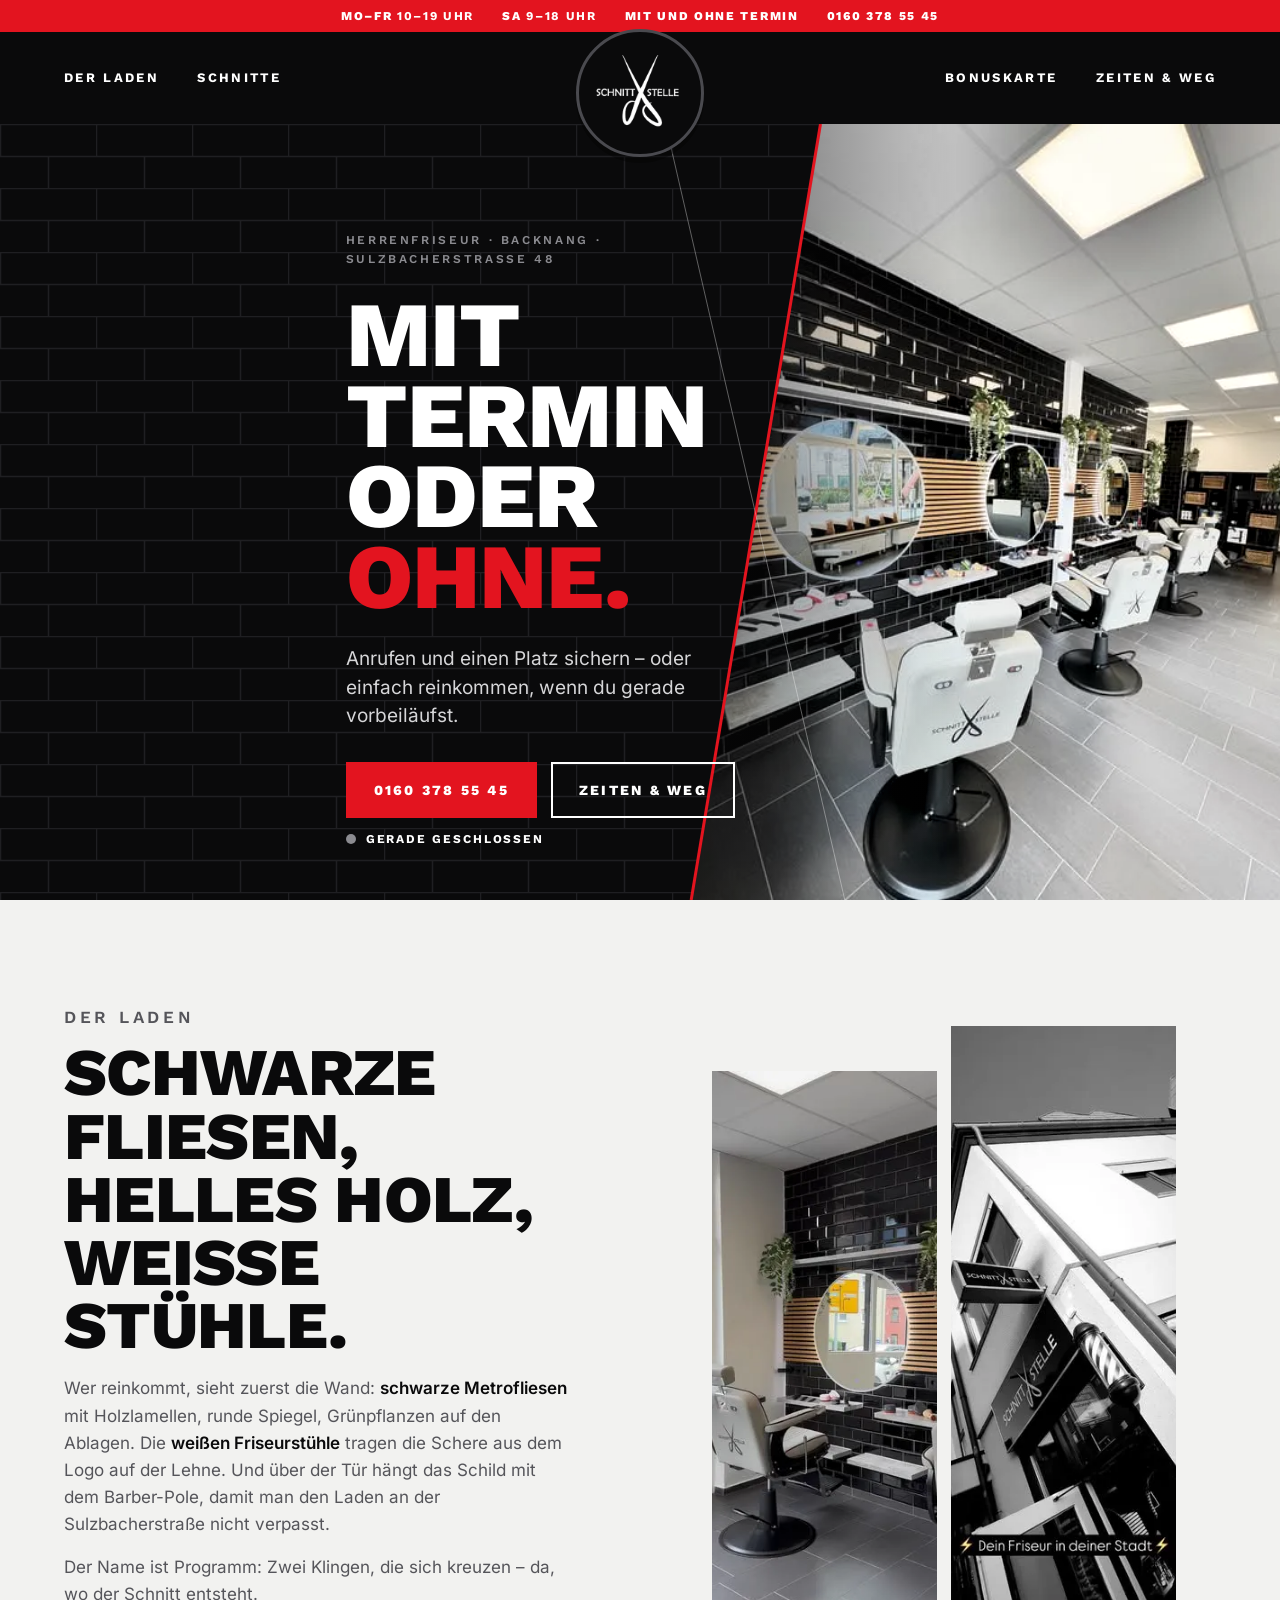
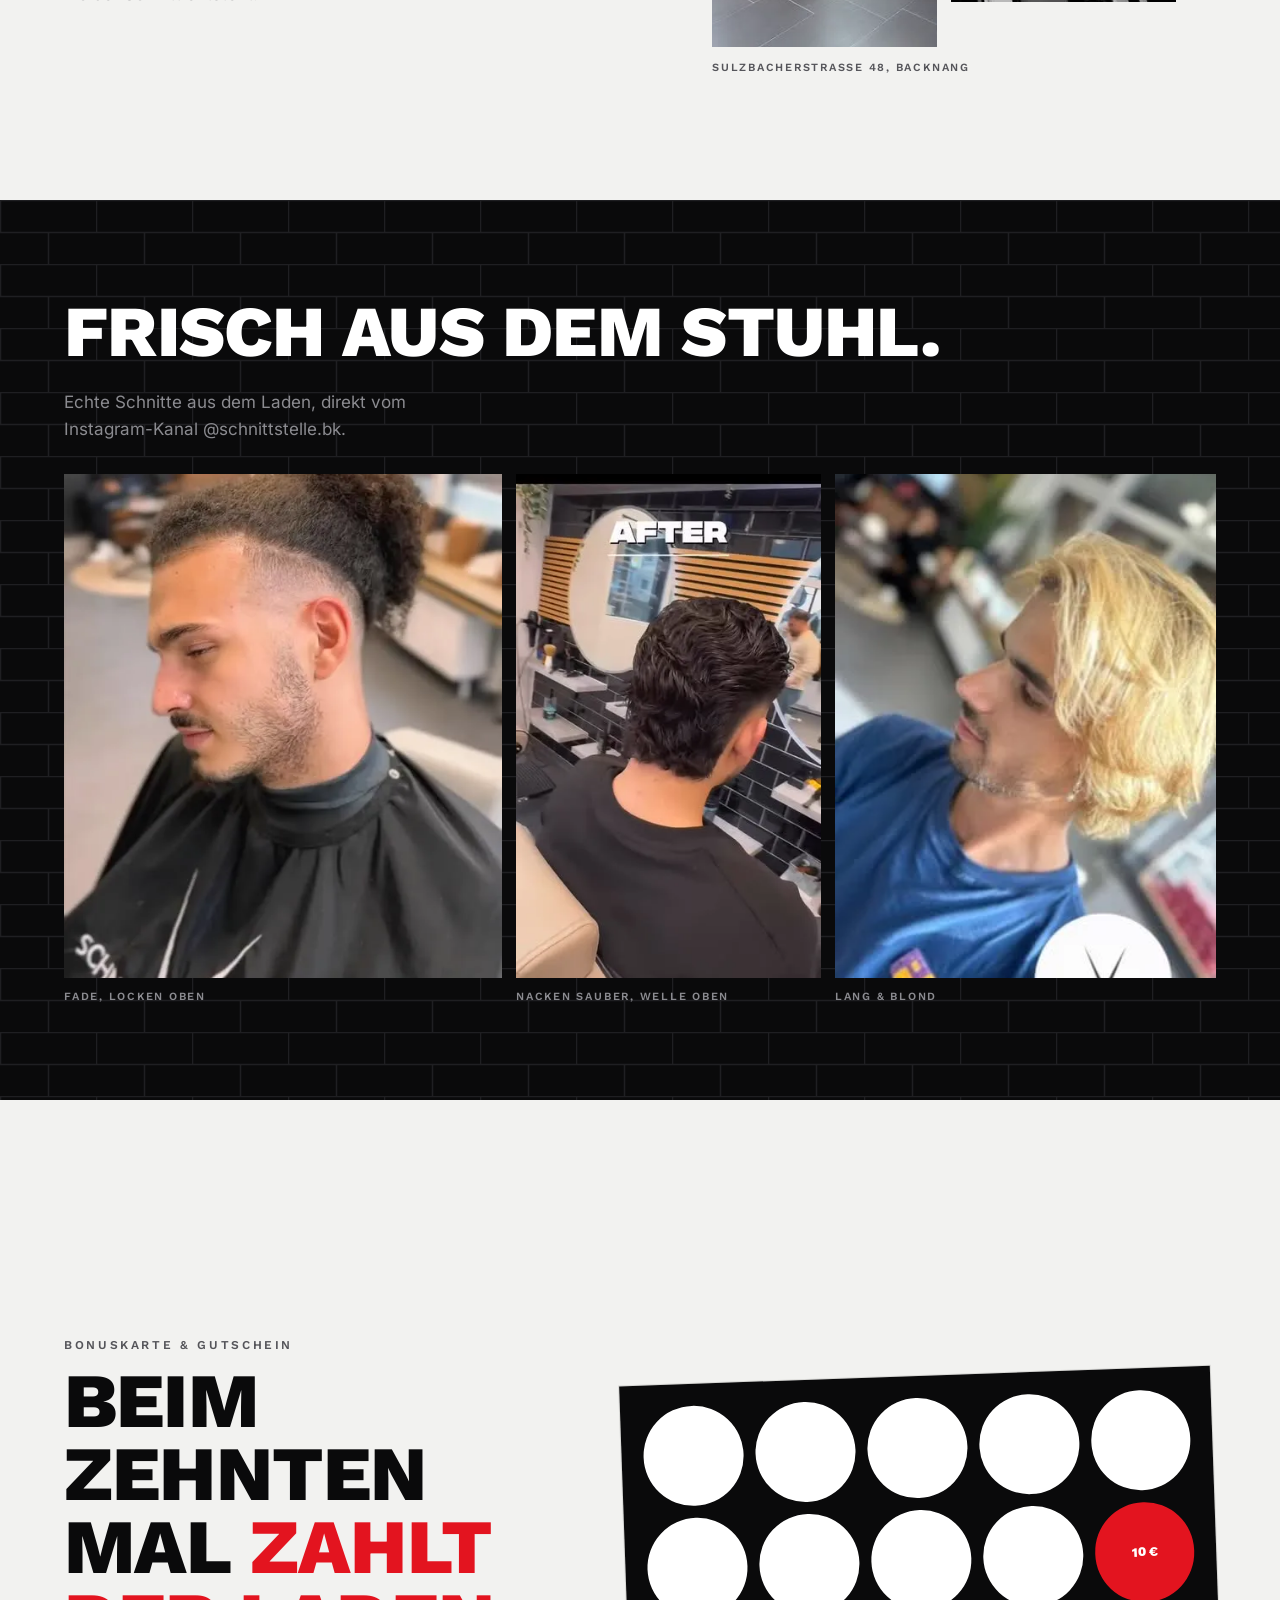
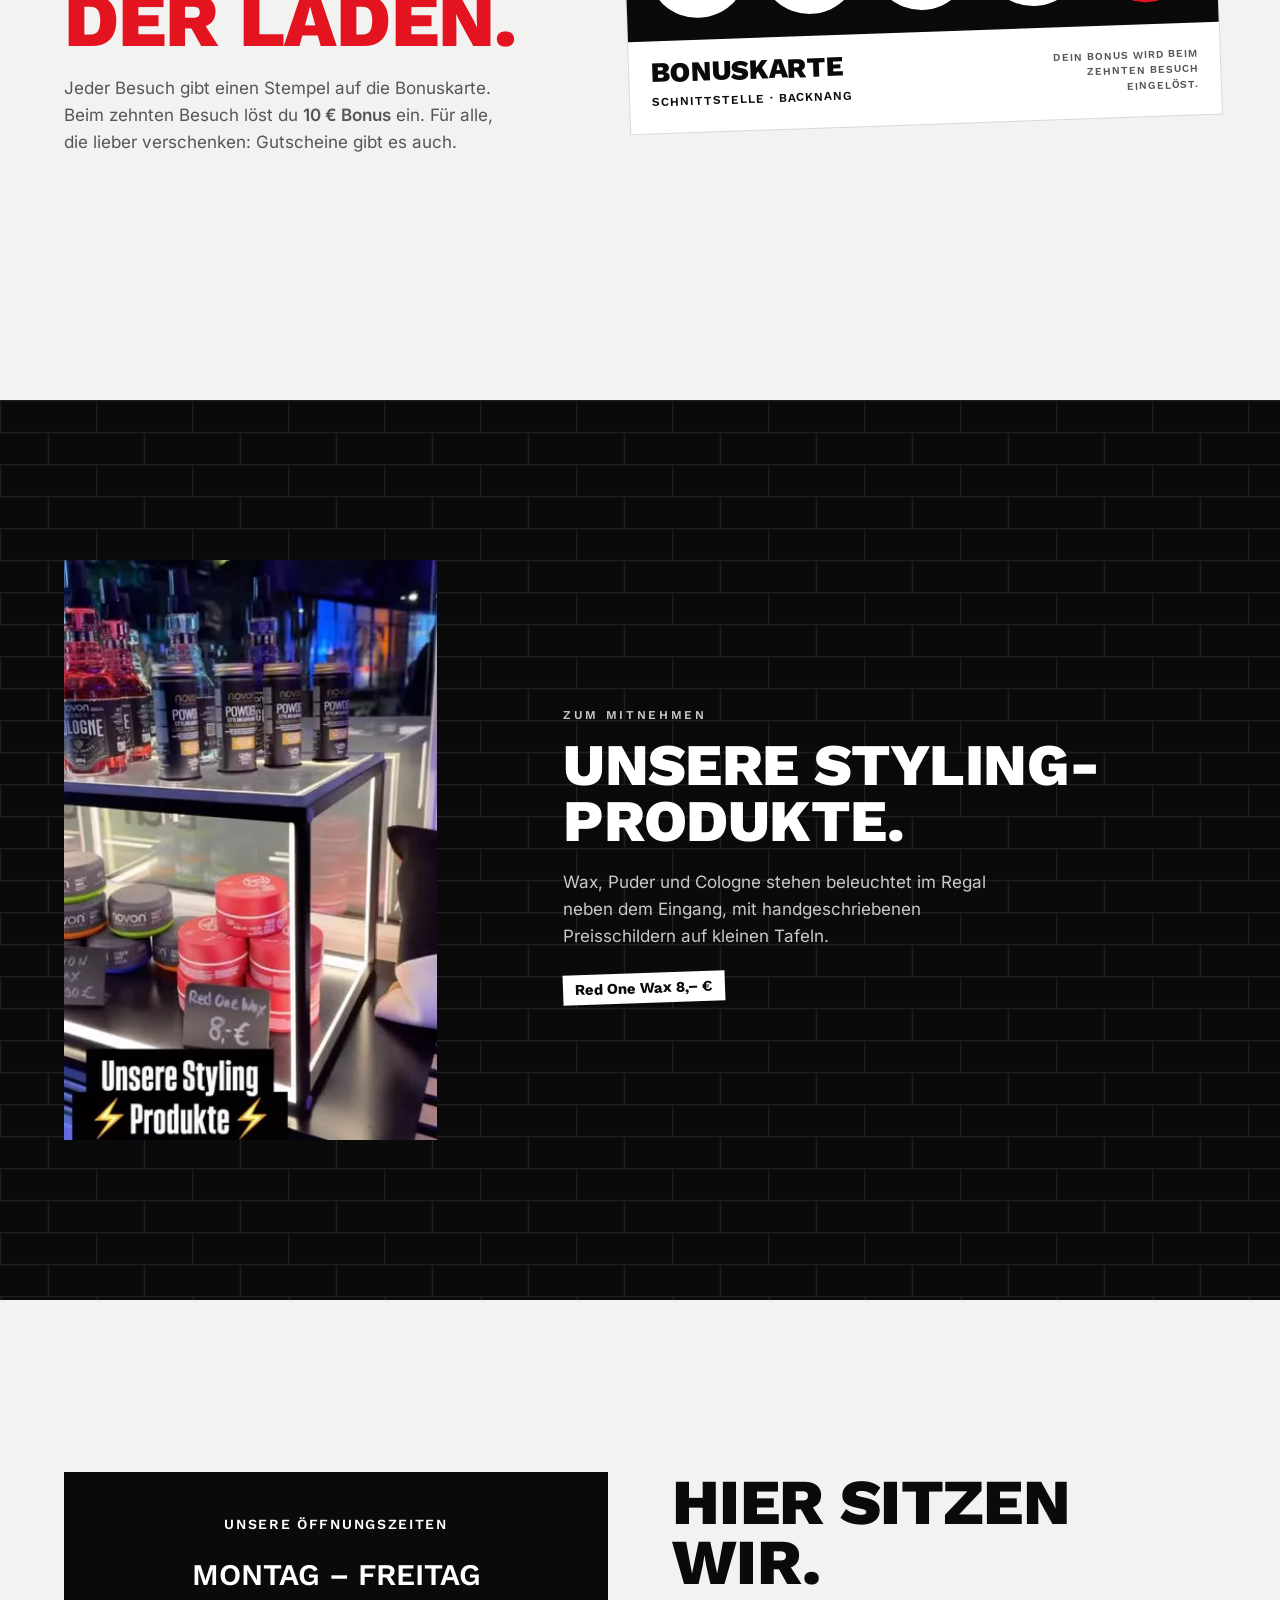
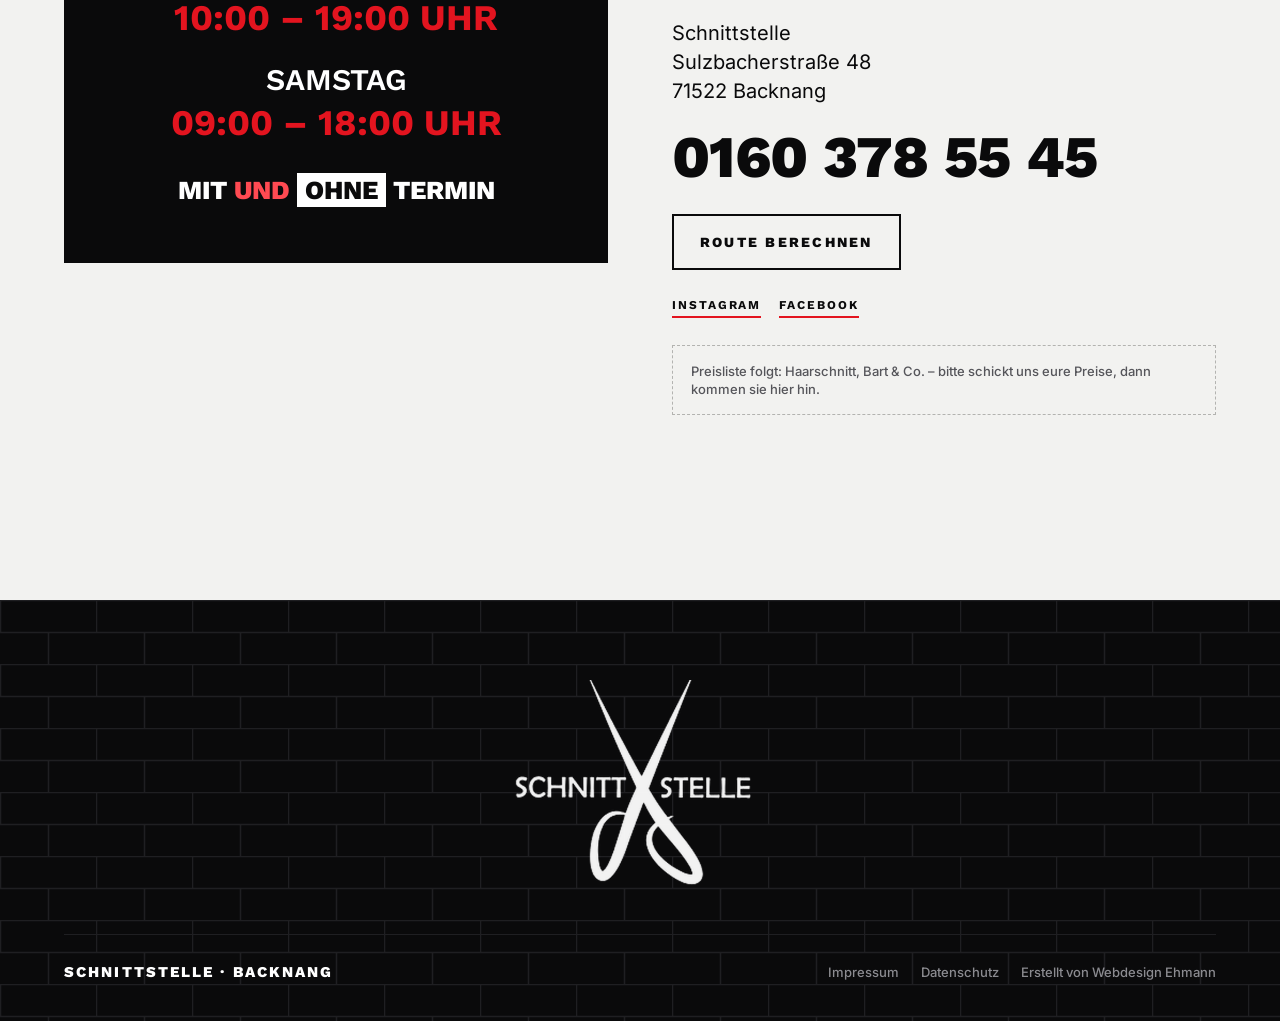
==== commit ed56fc89: "Mobil: Vollbild-Menue, kompakte Abschnitte, Hero mit gestapelter Ueberschrift auf einem Bildschirm C" ====
--- a/index.html
+++ b/index.html
@@ -53,13 +53,21 @@
     </nav>
     <button class="burger" type="button" aria-expanded="false" aria-controls="mnav">Menü</button>
   </div>
-  <nav class="mnav" id="mnav" aria-label="Mobile Navigation">
+</header>
+
+<nav class="mnav tiles" id="mnav" aria-label="Menü">
+  <button class="mclose" type="button">Schließen <span aria-hidden="true">✕</span></button>
+  <div class="mlinks">
     <a href="#salon">Der Laden</a>
     <a href="#schnitte">Schnitte</a>
     <a href="#bonus">Bonuskarte</a>
     <a href="#besuch">Zeiten &amp; Weg</a>
-  </nav>
-</header>
+  </div>
+  <div class="mfoot">
+    <a class="btn fill" href="tel:+491603785545">Anrufen · 0160 378 55 45</a>
+    <p>Mo–Fr 10–19 Uhr · Sa 9–18 Uhr<br>Mit und ohne Termin</p>
+  </div>
+</nav>
 
 <main id="main">
   <span id="top"></span>
@@ -79,7 +87,7 @@
       <p class="lede">Anrufen und einen Platz sichern – oder einfach reinkommen, wenn du gerade vorbeiläufst.</p>
       <div class="cta">
         <a class="btn fill" href="tel:+491603785545">0160 378 55 45</a>
-        <a class="btn line" href="#besuch">So findest du uns</a>
+        <a class="btn line" href="#besuch">Zeiten &amp; Weg</a>
         <span class="status" id="status" aria-live="polite"><i></i><span>Zeiten ansehen</span></span>
       </div>
     </div>
--- a/css/style.css
+++ b/css/style.css
@@ -286,3 +286,95 @@
   .hero .lede { margin-block: 14px 18px; }
 }
 @media (max-width: 860px) { .collage img { height: min(20svh, 190px); } }
+
+/* =========================================================
+   MOBIL (≈80 % der Besucher): Vollbild-Menü, kompakte Abschnitte,
+   Hero neu aufgebaut. Überschreibt die Bildschirmhöhen-Regeln oben.
+   ========================================================= */
+@media (max-width: 960px) {
+  .mnav { position: fixed; inset: 0; z-index: 60; display: flex; flex-direction: column; padding: 20px var(--gutter) calc(24px + env(safe-area-inset-bottom)); overflow-y: auto; background-color: #0a0a0b; border: 0; visibility: hidden; opacity: 0; transform: translateY(-10px); transition: opacity .2s, transform .2s, visibility 0s .2s; }
+  .mnav.open { display: flex; visibility: visible; opacity: 1; transform: none; transition: opacity .2s, transform .2s; }
+  .mclose { align-self: flex-end; background: none; border: 1.5px solid #fff; color: #fff; font: 700 12px var(--ff-d); letter-spacing: .16em; text-transform: uppercase; padding: 13px 16px; cursor: pointer; }
+  .mlinks { margin-block: auto; display: flex; flex-direction: column; padding-block: 16px; }
+  .mnav .mlinks a { display: flex; justify-content: space-between; align-items: center; font: 800 clamp(24px, min(8vw, 6.2svh), 48px)/1 var(--ff-d); text-transform: uppercase; text-decoration: none; padding: clamp(10px, 2.4svh, 20px) 0; border-bottom: 1px solid var(--joint); }
+  .mnav .mlinks a:first-child { border-top: 1px solid var(--joint); }
+  .mnav .mlinks a::after { content: '→'; color: var(--red); font-weight: 700; }
+  .mnav .mfoot a { display: block; text-align: center; padding: 20px 16px; font: 800 15px/1 var(--ff-d); border-bottom: 0; }
+  .mfoot p { margin: 14px 0 0; text-align: center; font: 600 12px/1.6 var(--ff-d); letter-spacing: .12em; text-transform: uppercase; color: var(--mute); }
+  html.menu-open { overflow: hidden; }
+  html.menu-open .callbar, html.menu-open .totop { display: none; }
+}
+@media (max-width: 800px) {
+  :root { --head: 96px; }
+  html { scroll-snap-type: none; }
+
+  /* Kopf: eine Zeile Zeiten, schlanker Header */
+  .ticker .wrap { flex-wrap: nowrap; gap: 0 16px; padding-block: 8px; white-space: nowrap; }
+  .ticker .opt, .ticker a { display: none; }
+  .site-header .wrap { min-height: 64px; }
+  .badge { width: 88px; height: 88px; margin-block: 0 -30px; grid-column: 2; }
+
+  /* Hero: Foto groß mit diagonalem Schnitt, darunter Text + zwei Buttons */
+  .hero { display: flex; flex-direction: column; min-height: calc(100svh - var(--head)); }
+  .hero .photo { position: relative; inset: auto; order: -1; width: 100%; height: 42svh; min-height: 250px; clip-path: polygon(0 0, 100% 0, 100% 100%, 0 88%); z-index: 0; }
+  .hero .photo img { object-position: 50% 60%; }
+  .hero .photo::after { background: linear-gradient(0deg, rgba(10,10,11,.55), transparent 45%); }
+  .hero .copy { flex: 1; display: flex; flex-direction: column; justify-content: center; padding-block: 4px 26px; }
+  .hero .copy > * { max-width: none; }
+  .hero .kicker { font-size: 11px; margin-bottom: 12px; }
+  .hero h1 { font-size: clamp(40px, 12.6vw, 72px); line-height: .9; }
+  .hero .lede { font-size: 16px; max-width: 30ch; margin: 12px 0 18px; }
+  .hero .cta { display: grid; grid-template-columns: 1fr 1fr; gap: 10px; }
+  .hero .cta .btn { padding: 17px 8px; text-align: center; font-size: 13px; letter-spacing: .1em; }
+  .hero .status { grid-column: 1 / -1; margin-top: 4px; }
+
+  /* Abschnitte: Inhaltshöhe statt Bildschirmhöhe */
+  .salon, .cuts, .bonus, .shop, .visit { min-height: 0; display: block; padding-block: 52px; scroll-snap-align: none; }
+  .salon h2, .bonus h2 { font-size: clamp(30px, 8.6vw, 42px); }
+  .shop h2, .where h2 { font-size: clamp(28px, 8vw, 38px); }
+  .cuts h2 { font-size: clamp(30px, 8.6vw, 42px); }
+  .salon .grid, .bonus .grid, .shop .grid { gap: 28px; }
+  .collage img { height: 240px; }
+  .collage .a { margin-top: 24px; }
+  .cuts .head { margin-bottom: 20px; }
+  .cuts .head p { font-size: 15px; }
+
+  /* Schnitte: seitlich wischen statt untereinander */
+  .strip { display: flex; gap: 10px; overflow-x: auto; scroll-snap-type: x mandatory; scrollbar-width: none; margin-inline: calc(-1 * var(--gutter)); padding-inline: var(--gutter); }
+  .strip::-webkit-scrollbar { display: none; }
+  .strip figure, .strip .s1 { flex: 0 0 72%; grid-column: auto; scroll-snap-align: center; }
+  .strip img { height: min(52svh, 360px); width: 100%; }
+
+  .shop img { width: 100%; max-width: none; height: 230px; aspect-ratio: auto; object-fit: cover; object-position: 50% 40%; }
+  .foot-logo { width: 150px; margin: 36px auto 24px; }
+}
+
+/* Hero: große, gestapelte Überschrift (MIT / TERMIN / ODER / OHNE.) – und alles auf EINEM Bildschirm */
+@media (min-width: 801px) {
+  .hero h1 { font-size: clamp(48px, min(8.4vw, 9.4svh), 136px); }
+}
+@media (max-width: 800px) {
+  .hero .photo { height: clamp(120px, 19svh, 190px); min-height: 0; }
+  .hero .copy { padding-block: 2px 16px; }
+  .hero .kicker { margin-bottom: 8px; }
+  .hero h1 { max-width: 9ch; font-size: clamp(34px, min(15.4vw, 8.2svh), 72px); line-height: .88; }
+  .hero .lede { font-size: 15px; margin: 10px 0 14px; }
+  .hero .cta .btn { padding: 15px 8px; }
+}
+@media (max-width: 800px) and (max-height: 700px) { .hero .lede { display: none; } }
+/* Handy im Querformat: sehr wenig Höhe */
+@media (max-height: 520px) {
+  .hero .lede { display: none; }
+  .hero .copy { padding-block: 14px 18px; }
+  .hero .kicker { margin-bottom: 8px; }
+  .hero h1 { font-size: clamp(28px, 9svh, 60px); }
+}
+@media (min-width: 801px) {
+  .hero .copy > h1 { max-width: 9ch; font-size: clamp(44px, min(8.4vw, 8.4svh), 136px); }
+}
+@media (max-width: 800px) { .hero .photo { height: clamp(120px, 22svh, 210px); } }
+@media (min-width: 801px) { .hero .copy > h1 { font-size: clamp(44px, min(8.4vw, 10.2svh), 140px); } }
+@media (max-width: 800px) { .hero h1 { font-size: clamp(34px, min(15.4vw, 7.8svh), 72px); } }
+@media (max-height: 520px) { .hero .copy > h1, .hero h1 { font-size: clamp(26px, 8.2svh, 60px); } }
+@media (min-width: 801px) { .hero .copy > .kicker { max-width: 34ch; line-height: 1.6; } }
+@media (max-width: 800px) and (max-height: 760px) { .hero .lede { font-size: 14px; margin: 8px 0 12px; } }
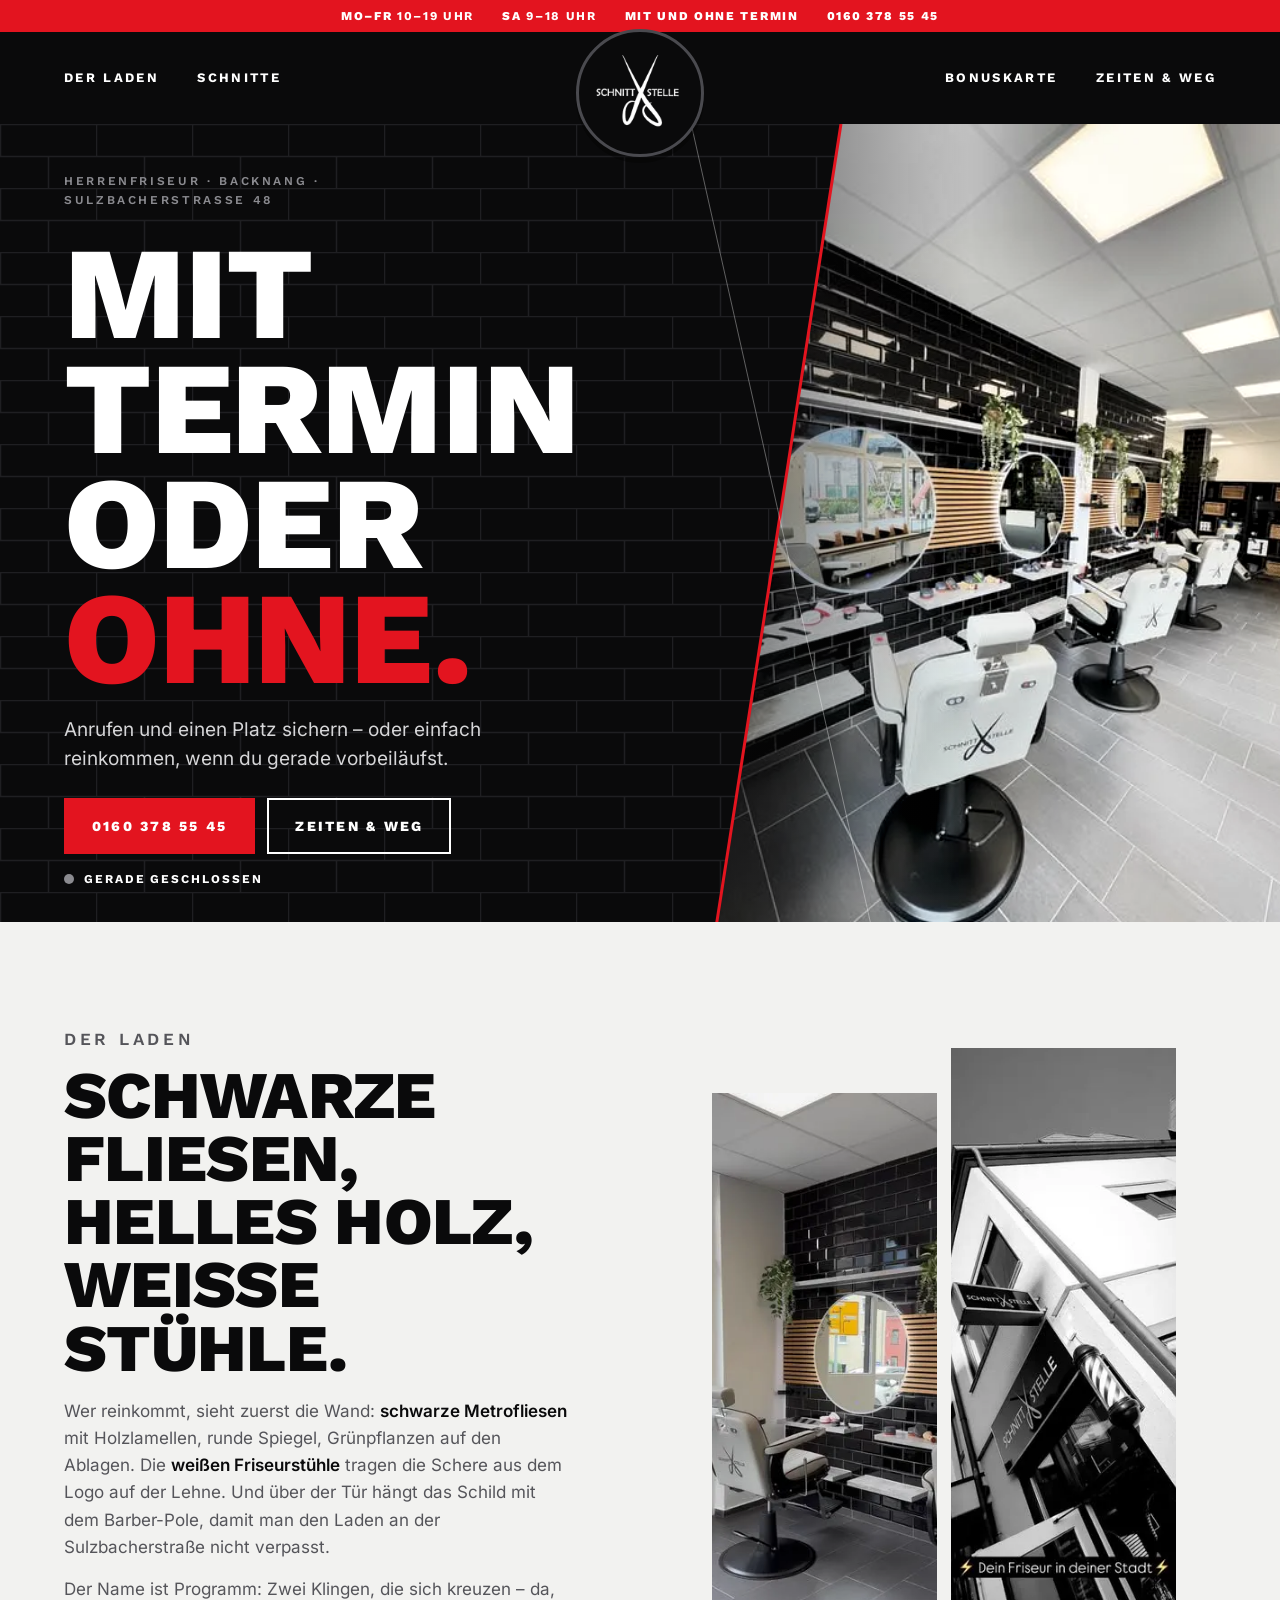
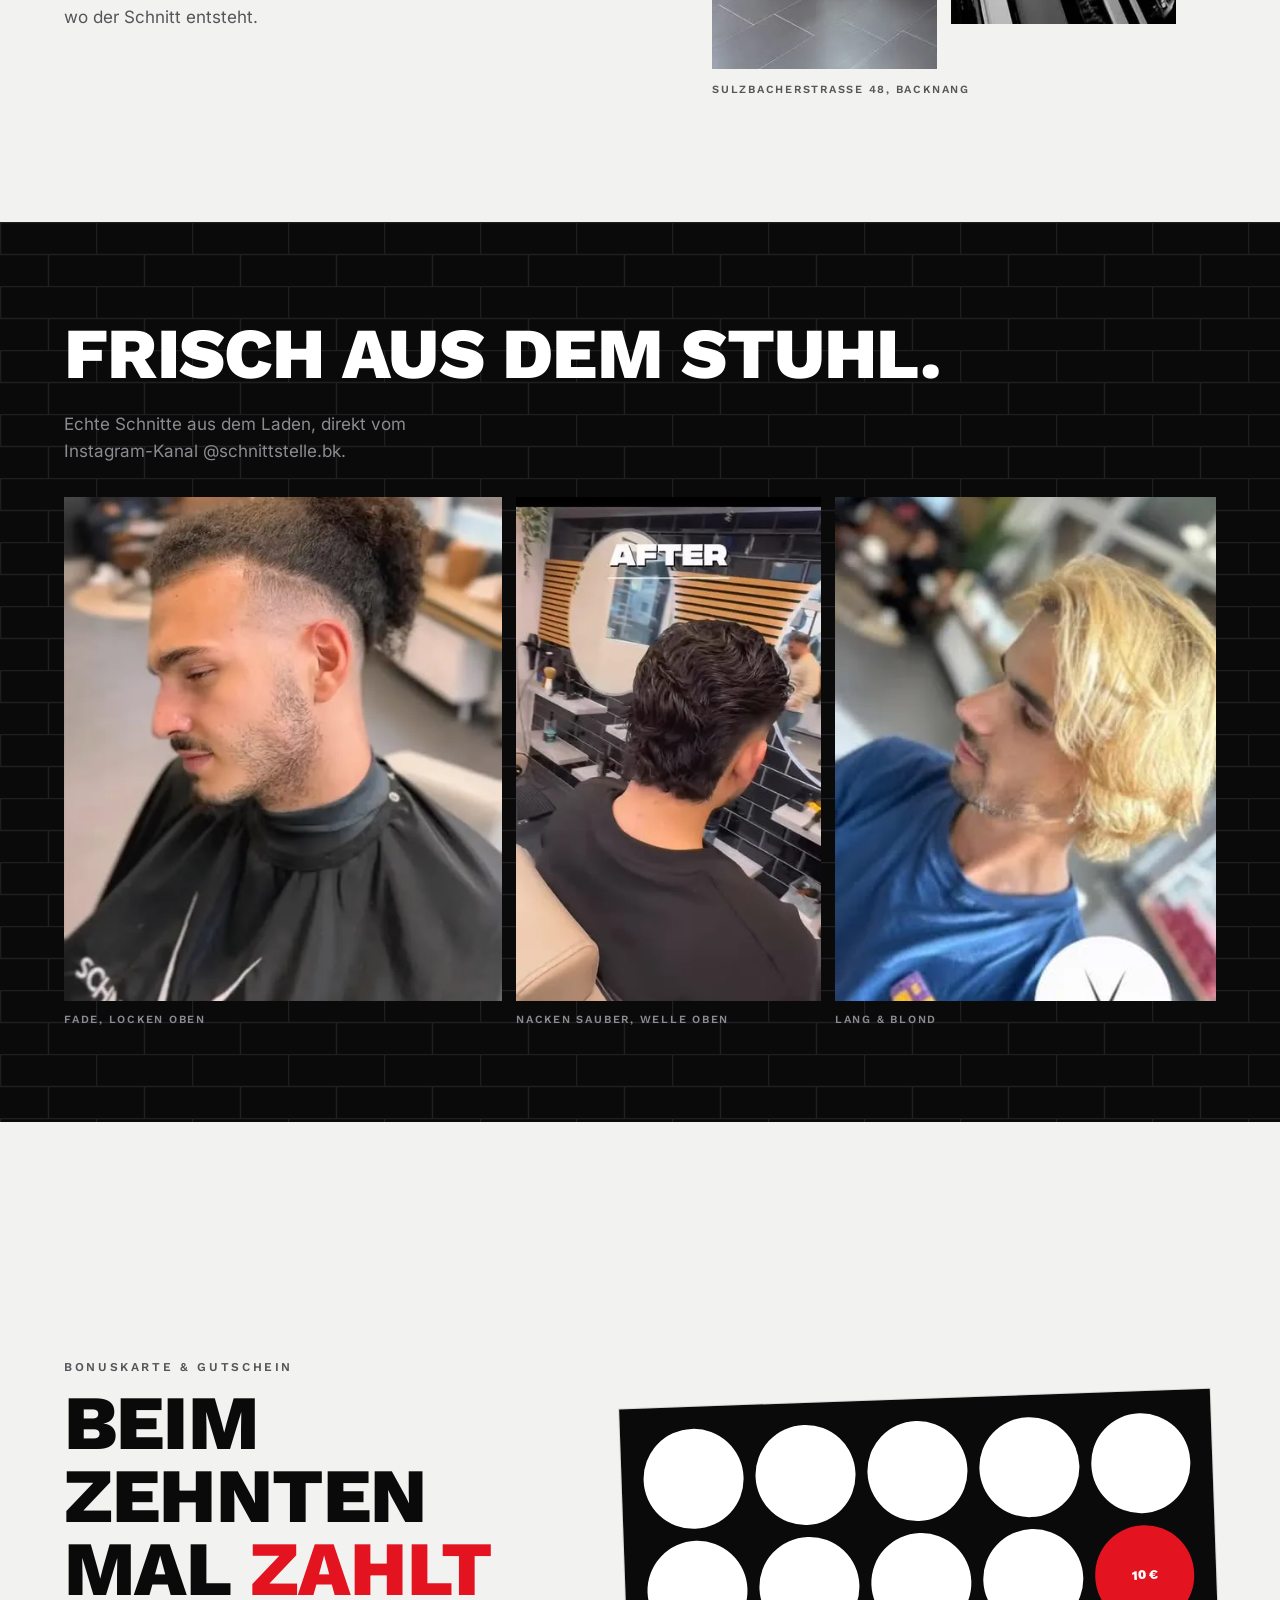
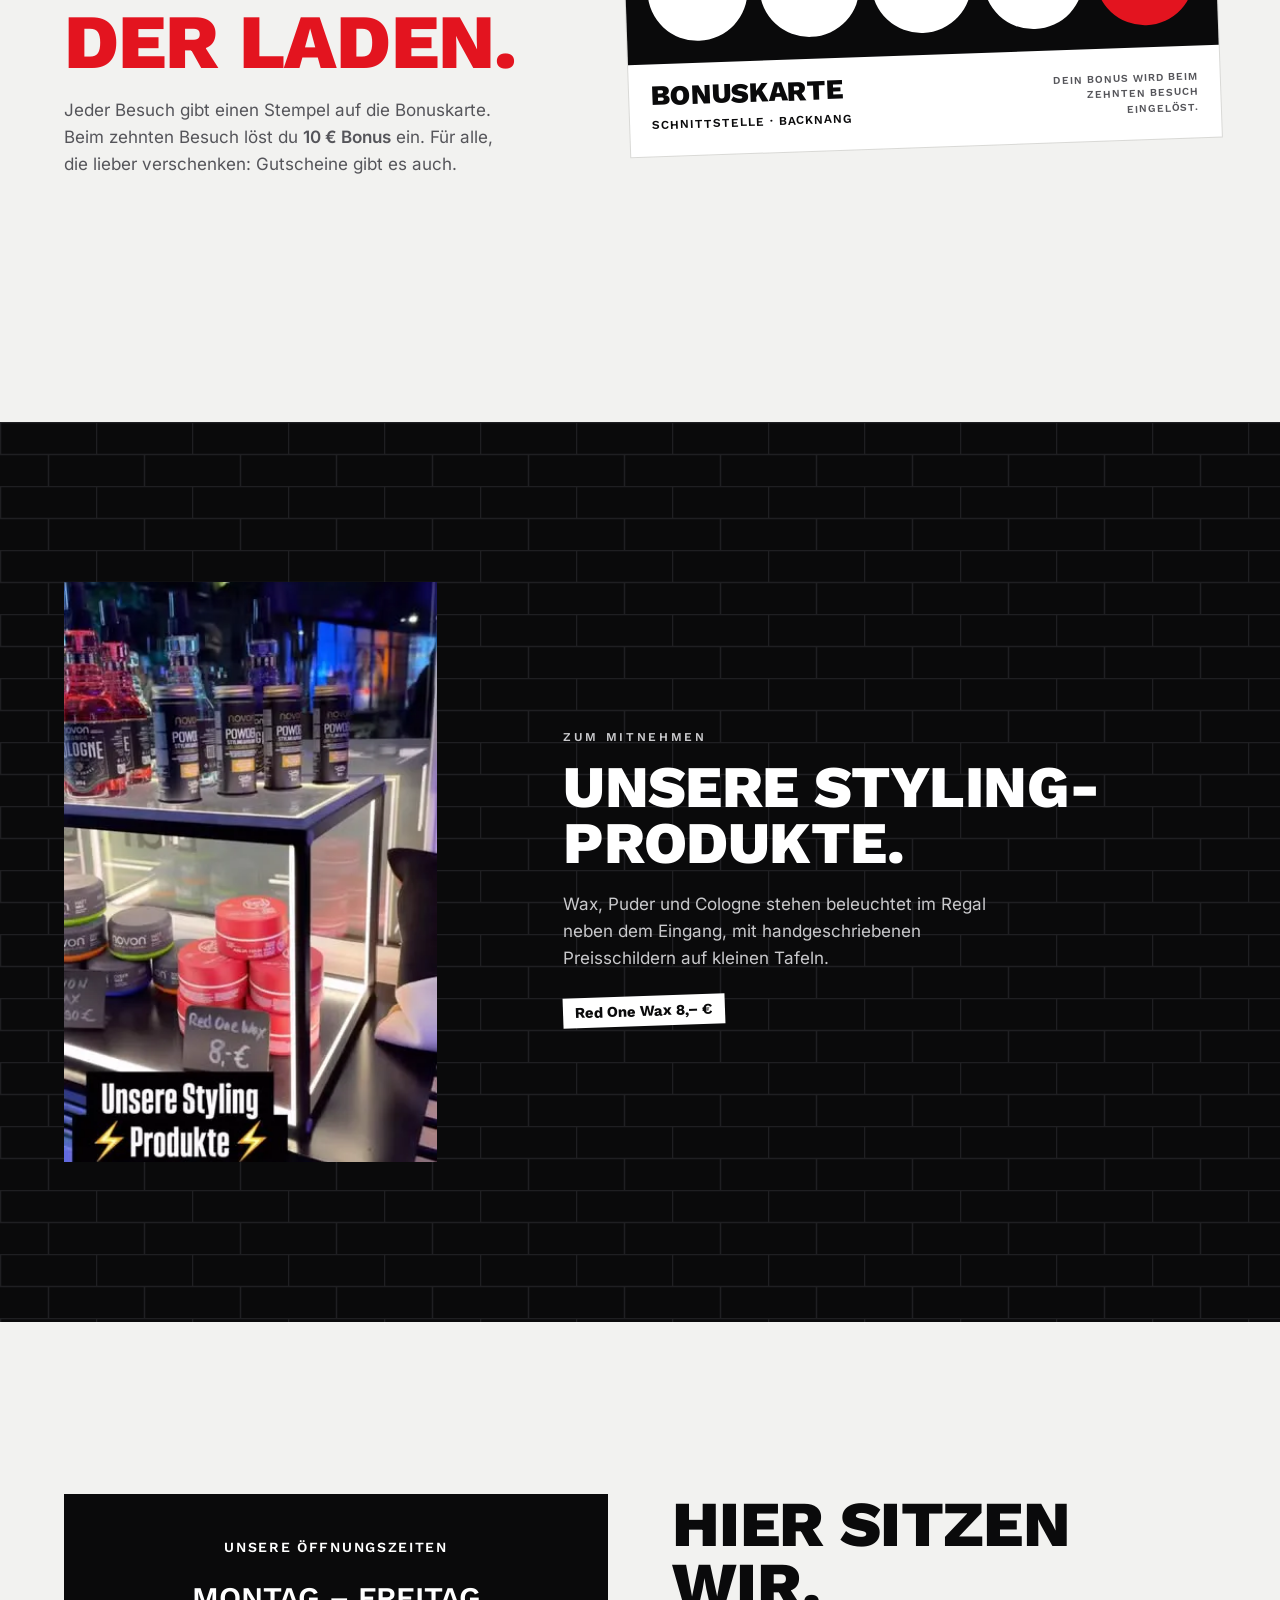
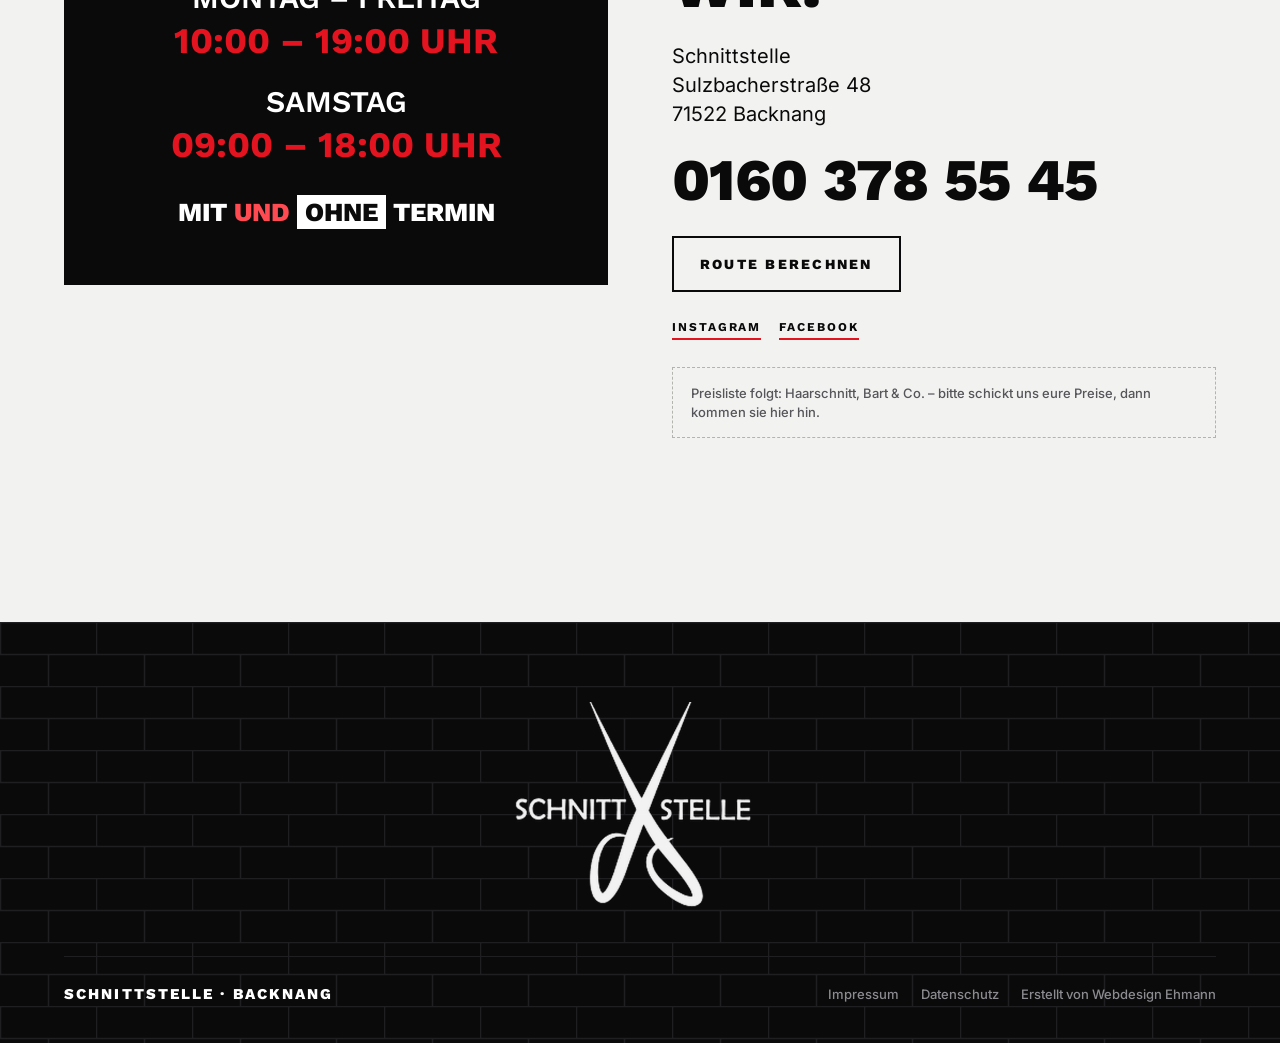
==== commit 28cfdbaa: "Hero Desktop: Textblock linksbuendig, groessere Ueberschrift, nichts mehr im Foto Co-Authored-By: Cl" ====
--- a/index.html
+++ b/index.html
@@ -78,12 +78,12 @@
       <img src="assets/img/salon-weit.webp" width="512" height="640" alt="Salon Schnittstelle: weiße Friseurstühle vor schwarzen Metrofliesen und runden Spiegeln" fetchpriority="high">
     </div>
     <svg class="blades" viewBox="0 0 100 100" preserveAspectRatio="none" aria-hidden="true">
-      <line x1="64.1" y1="0" x2="54" y2="100" stroke="#e3141f" stroke-width="3" vector-effect="non-scaling-stroke"/>
-      <line x1="52" y1="0" x2="66" y2="100" stroke="#fff" stroke-opacity=".35" stroke-width="1" vector-effect="non-scaling-stroke"/>
+      <line x1="65.7" y1="0" x2="56" y2="100" stroke="#e3141f" stroke-width="3" vector-effect="non-scaling-stroke"/>
+      <line x1="54" y1="0" x2="68" y2="100" stroke="#fff" stroke-opacity=".35" stroke-width="1" vector-effect="non-scaling-stroke"/>
     </svg>
     <div class="wrap copy">
       <p class="kicker">Herrenfriseur · Backnang · Sulzbacherstraße 48</p>
-      <h1>Mit Termin oder <span class="o">ohne.</span></h1>
+      <h1><span>Mit</span> <span>Termin</span> <span>oder</span> <span class="o">ohne.</span></h1>
       <p class="lede">Anrufen und einen Platz sichern – oder einfach reinkommen, wenn du gerade vorbeiläufst.</p>
       <div class="cta">
         <a class="btn fill" href="tel:+491603785545">0160 378 55 45</a>
@@ -198,8 +198,6 @@
 
 <button class="totop" id="totop" type="button" aria-label="Nach oben"><svg viewBox="0 0 24 24" aria-hidden="true"><path d="M12 20V5M5 11.500 12 4.500l7 7" fill="none" stroke="currentColor" stroke-width="3" stroke-linecap="square"/></svg></button>
 
-<a class="callbar" href="tel:+491603785545"><b>Anrufen</b> 0160 378 55 45</a>
-
 <script src="js/main.js"></script>
 </body>
 </html>
--- a/css/style.css
+++ b/css/style.css
@@ -184,14 +184,10 @@
 /* ---------- Skip-Link, Anruf-Leiste (Mobile), Footer-Wortmarke ---------- */
 .skip { position: absolute; left: -9999px; top: 0; background: #fff; color: var(--ink); padding: 12px 16px; z-index: 100; font: 700 14px var(--ff-d); }
 .skip:focus { left: 8px; top: 8px; }
-.callbar { display: none; }
 .foot-logo { display: block; width: clamp(180px, 22vw, 280px); height: auto; margin: 56px auto 36px; opacity: .95; }
 .foot .row { display: flex; justify-content: space-between; gap: 18px 36px; flex-wrap: wrap; align-items: center; border-top: 1px solid var(--joint); padding-top: 28px; }
 .foot .wrap { display: block; }
 @media (max-width: 800px) {
-  .callbar { display: flex; justify-content: center; gap: 10px; position: fixed; left: 0; right: 0; bottom: 0; z-index: 30; background: var(--red); color: #fff; text-decoration: none; font: 700 15px var(--ff-d); letter-spacing: .06em; text-transform: uppercase; padding: 16px 12px calc(16px + env(safe-area-inset-bottom)); }
-  .callbar b { font-weight: 800; }
-  body { padding-bottom: 56px; }
 }
 /* Legal-Seiten */
 .legal { padding-block: 72px 96px; max-width: 760px; }
@@ -206,7 +202,7 @@
 .totop svg { width: 24px; height: 24px; }
 .totop.show { opacity: 1; visibility: visible; transform: none; }
 .totop:hover { background: #fff; color: var(--red); border-color: var(--red); }
-@media (max-width: 800px) { .totop { bottom: calc(72px + env(safe-area-inset-bottom)); right: 14px; width: 48px; height: 48px; } }
+@media (max-width: 800px) { .totop { bottom: calc(18px + env(safe-area-inset-bottom)); right: 14px; width: 48px; height: 48px; } }
 @media (prefers-reduced-motion: reduce) { .totop { transition: none; } }
 
 /* =========================================================
@@ -302,7 +298,7 @@
   .mnav .mfoot a { display: block; text-align: center; padding: 20px 16px; font: 800 15px/1 var(--ff-d); border-bottom: 0; }
   .mfoot p { margin: 14px 0 0; text-align: center; font: 600 12px/1.6 var(--ff-d); letter-spacing: .12em; text-transform: uppercase; color: var(--mute); }
   html.menu-open { overflow: hidden; }
-  html.menu-open .callbar, html.menu-open .totop { display: none; }
+  html.menu-open .totop { display: none; }
 }
 @media (max-width: 800px) {
   :root { --head: 96px; }
@@ -378,3 +374,44 @@
 @media (max-height: 520px) { .hero .copy > h1, .hero h1 { font-size: clamp(26px, 8.2svh, 60px); } }
 @media (min-width: 801px) { .hero .copy > .kicker { max-width: 34ch; line-height: 1.6; } }
 @media (max-width: 800px) and (max-height: 760px) { .hero .lede { font-size: 14px; margin: 8px 0 12px; } }
+
+/* Mobil: kein Anruf-Balken mehr, Foto füllt den freien Platz im Hero, Schnitte ohne Wischen */
+@media (max-width: 800px) {
+  .hero .photo { flex: 1 1 0; height: auto; min-height: 160px; }
+  .hero .photo img { position: absolute; inset: 0; width: 100%; height: 100%; object-fit: cover; object-position: 50% 55%; }
+  .strip { display: grid; grid-template-columns: 1fr 1fr; gap: 10px; overflow: visible; scroll-snap-type: none; margin-inline: 0; padding-inline: 0; }
+  .strip figure, .strip .s1 { flex: none; scroll-snap-align: none; }
+  .strip .s1 { grid-column: 1 / -1; }
+  .strip .s1 img { height: min(30svh, 250px); }
+  .strip .s2 img, .strip .s3 img { height: min(26svh, 220px); }
+}
+@media (max-width: 800px) {
+  .hero .copy { flex: 0 0 auto; justify-content: flex-start; }
+  .hero .photo { flex: 1 1 auto; }
+  .strip { align-items: start; }
+}
+/* Überschrift: immer vier Zeilen untereinander */
+.hero h1 span { display: block; }
+.hero h1 { max-width: none; }
+
+/* Hero Desktop: Textblock linksbündig, Überschrift so groß wie die Höhe erlaubt,
+   Text/Buttons/Status bleiben links der Foto-Kante */
+@media (min-width: 801px) {
+  .hero .copy { width: 100%; padding-block: clamp(16px, 4svh, 56px) clamp(16px, 4svh, 48px); }
+  .hero .photo { width: 44%; }
+  .hero .copy > * { max-width: min(50vw, 760px); }
+  .hero .copy > .kicker { max-width: 34ch; }
+  .hero .copy > h1 { max-width: none; font-size: clamp(44px, min(11vw, calc((100svh - 410px) / 3.55)), 170px); }
+  .hero .lede { max-width: 38ch; font-size: clamp(16px, 2.3svh, 19px); margin-block: clamp(10px, 2.2svh, 22px) clamp(14px, 2.8svh, 26px); }
+  .hero .cta { display: flex; flex-wrap: wrap; gap: 12px; }
+  .hero .status { flex-basis: 100%; margin-top: 6px; }
+}
+@media (max-width: 800px) { .hero h1 { font-size: clamp(34px, min(17vw, 8.2svh), 76px); } }
+@media (max-height: 520px) { .hero .copy > h1, .hero h1 { font-size: clamp(26px, 8.2svh, 60px); } }
+@media (min-width: 801px) {
+  .hero .copy > h1 { font-size: clamp(44px, min(11vw, calc((100svh - 436px) / 3.55)), 170px); }
+  .hero .cta { display: grid; grid-template-columns: auto auto; justify-content: start; gap: 12px; }
+  .hero .status { grid-column: 1 / -1; justify-self: start; flex-basis: auto; }
+}
+@media (max-height: 520px) and (min-width: 801px) { .hero .copy { padding-block: 8px 10px; } .hero .cta .btn { padding: 14px 20px; } }
+@media (max-height: 520px) { .hero .copy > h1, .hero h1 { font-size: clamp(26px, 8.2svh, 60px); } }
